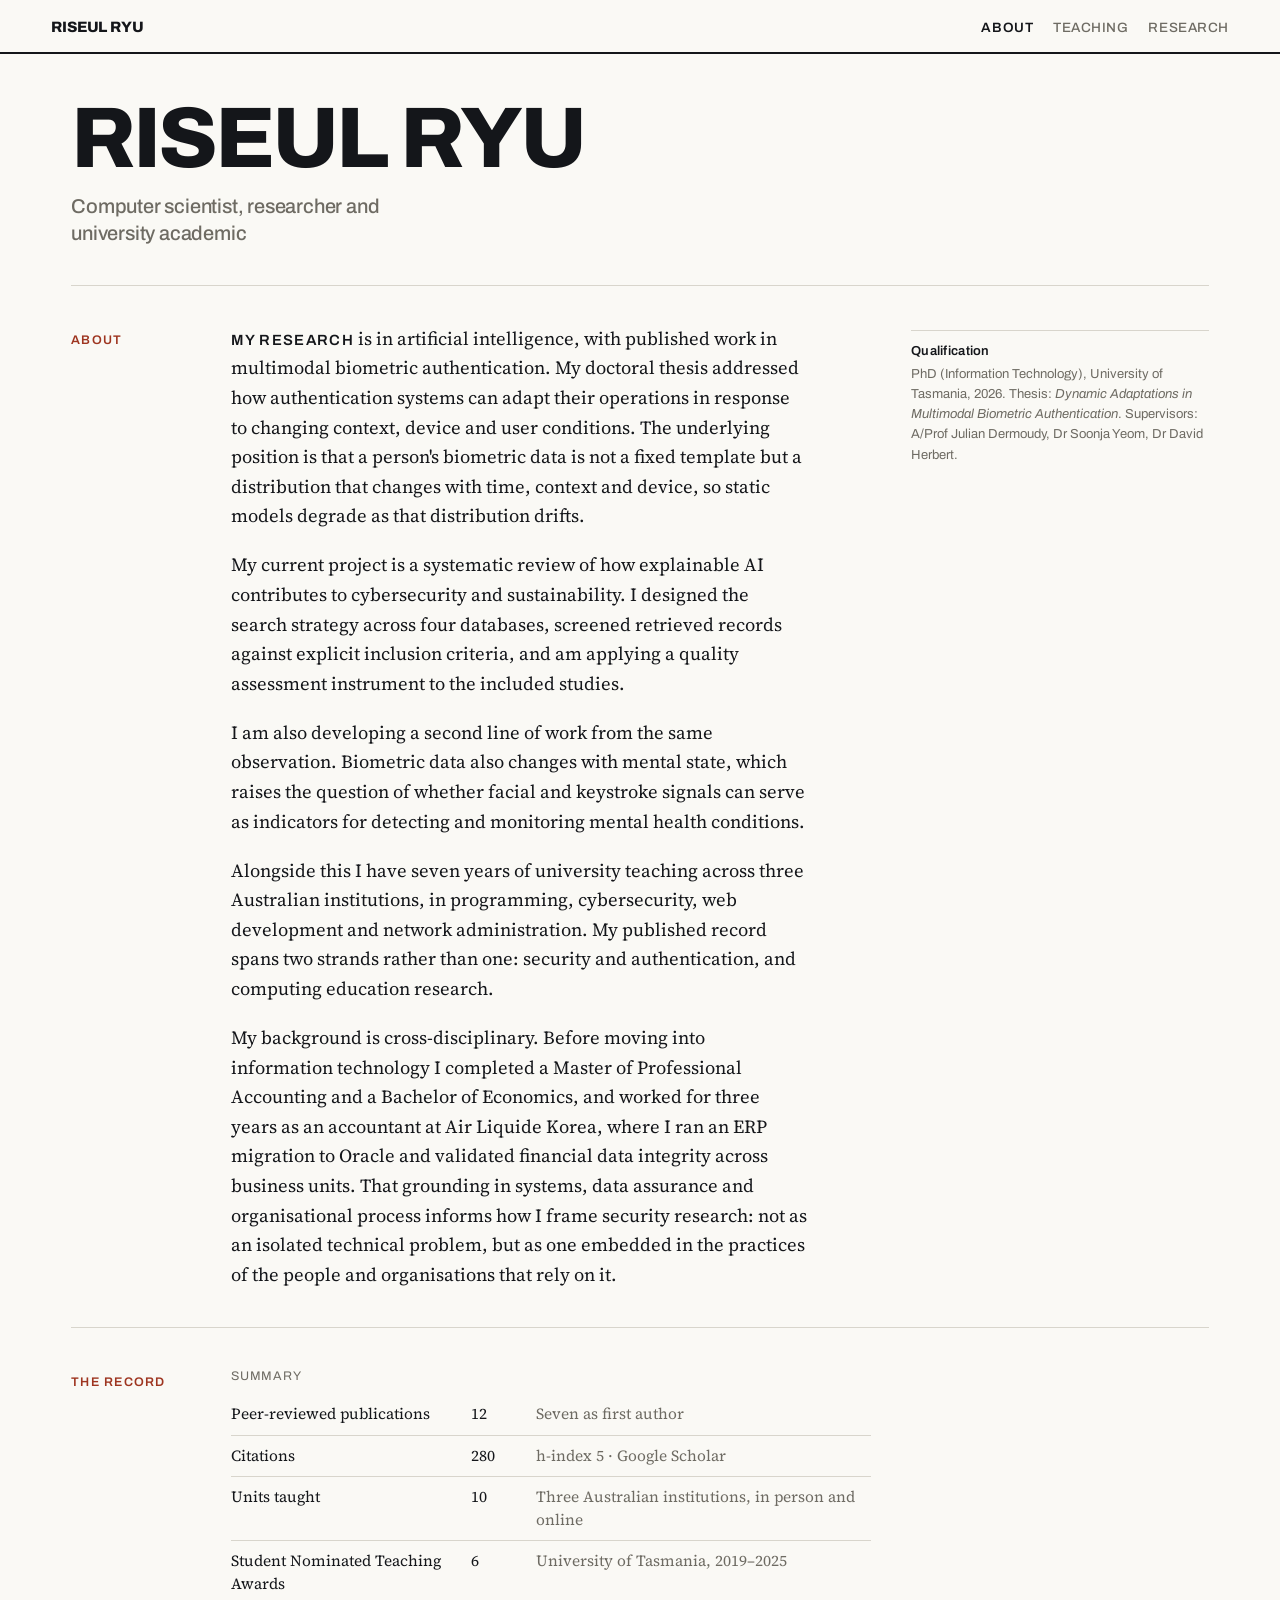
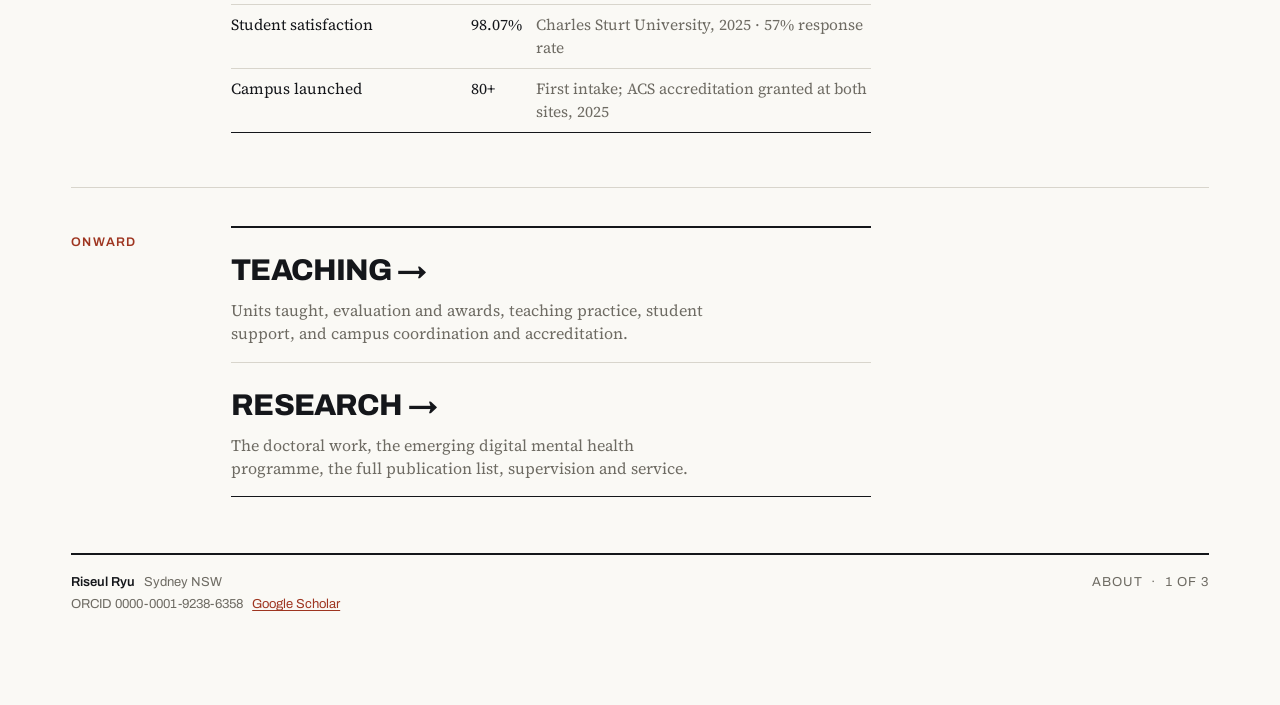
==== index.html @ a13fef35 "Add files via upload" ====
<!DOCTYPE html>
<html lang="en-AU">
<head>
<meta charset="utf-8">
<meta name="viewport" content="width=device-width, initial-scale=1">
<title>Riseul Ryu</title>
<meta name="description" content="Riseul Ryu — computer scientist, researcher and university academic">
<link rel="stylesheet" href="style.css">
</head>
<body>

<div class="masthead">
  <div class="in">
    <span class="who">Riseul Ryu</span>
    <nav><span class="here">About</span><a href="teaching.html">Teaching</a><a href="research.html">Research</a></nav>
  </div>
</div>

<div class="sheet">
  <h1>Riseul Ryu</h1>
  <p class="standfirst">Computer scientist, researcher and university academic</p>

  <div class="band">
    <div class="row">
      <div class="marginal">About</div>
      <div class="text">
      <p><span class="lead">My research</span> is in artificial intelligence, with published work in multimodal biometric authentication. My doctoral thesis addressed how authentication systems can adapt their operations in response to changing context, device and user conditions. The underlying position is that a person's biometric data is not a fixed template but a distribution that changes with time, context and device, so static models degrade as that distribution drifts.</p>
      <p>My current project is a systematic review of how explainable AI contributes to cybersecurity and sustainability. I designed the search strategy across four databases, screened retrieved records against explicit inclusion criteria, and am applying a quality assessment instrument to the included studies.</p>
      <p>I am also developing a second line of work from the same observation. Biometric data also changes with mental state, which raises the question of whether facial and keystroke signals can serve as indicators for detecting and monitoring mental health conditions.</p>
      <p>Alongside this I have seven years of university teaching across three Australian institutions, in programming, cybersecurity, web development and network administration. My published record spans two strands rather than one: security and authentication, and computing education research.</p>
      <p>My background is cross-disciplinary. Before moving into information technology I completed a Master of Professional Accounting and a Bachelor of Economics, and worked for three years as an accountant at Air Liquide Korea, where I ran an ERP migration to Oracle and validated financial data integrity across business units. That grounding in systems, data assurance and organisational process informs how I frame security research: not as an isolated technical problem, but as one embedded in the practices of the people and organisations that rely on it.</p>
      </div>
      <div class="aside-col"><div class="note"><b>Qualification</b>PhD (Information Technology), University of Tasmania, 2026. Thesis: <em>Dynamic Adaptations in Multimodal Biometric Authentication</em>. Supervisors: A/Prof Julian Dermoudy, Dr Soonja Yeom, Dr David Herbert.</div></div>
    </div>
  </div>

  <div class="band">
    <div class="row">
      <div class="marginal">The record</div>
      <div class="text">
        <table>
          <caption>Summary</caption>
          <tbody>
            <tr><td>Peer-reviewed publications</td><td class="num">12</td><td class="q">Seven as first author</td></tr>
            <tr><td>Citations</td><td class="num">280</td><td class="q">h-index 5 &middot; Google Scholar</td></tr>
            <tr><td>Units taught</td><td class="num">10</td><td class="q">Three Australian institutions, in person and online</td></tr>
            <tr><td>Student Nominated Teaching Awards</td><td class="num">6</td><td class="q">University of Tasmania, 2019&ndash;2025</td></tr>
            <tr><td>Student satisfaction</td><td class="num">98.07%</td><td class="q">Charles Sturt University, 2025 &middot; 57% response rate</td></tr>
            <tr><td>Campus launched</td><td class="num">80+</td><td class="q">First intake; ACS accreditation granted at both sites, 2025</td></tr>
          </tbody>
        </table>
        </div>
      <div class="aside-col"></div>
    </div>
  </div>

  <div class="band">
    <div class="row">
      <div class="marginal">Onward</div>
      <div class="text">
<div class="onward">
  <a href="teaching.html"><span class="t">Teaching &rarr;</span><span class="d">Units taught, evaluation and awards, teaching practice, student support, and campus coordination and accreditation.</span></a>
  <a href="research.html"><span class="t">Research &rarr;</span><span class="d">The doctoral work, the emerging digital mental health programme, the full publication list, supervision and service.</span></a>
</div>
</div>
      <div class="aside-col"></div>
    </div>
  </div>

  <div class="colophon">
    <div><b>Riseul Ryu</b>  &nbsp; Sydney NSW<br>
    ORCID 0000-0001-9238-6358 &nbsp; <a href="https://scholar.google.com/citations?user=TtP6d3QAAAAJ">Google Scholar</a> &nbsp;</div>
    <div class="folio">About &nbsp;&middot;&nbsp; 1 of 3</div>
  </div>

</div>
</body>
</html>
---- style.css ----
/* Riseul Ryu — shared styles
   A print grid, not a web template. Flush left, asymmetric, one accent.
   Nothing animates. No JavaScript anywhere on this site.

   TO CHANGE THE TYPEFACE: edit the @import and the two --font lines.
   See fonts.html for options and copy-paste snippets. */

@import url('https://fonts.googleapis.com/css2?family=Archivo:wght@400;500;600;800&family=Source+Serif+4:ital,opsz,wght@0,8..60,300;0,8..60,400;0,8..60,600;1,8..60,400&display=swap');

:root{
  --font:      'Source Serif 4', Georgia, 'Times New Roman', serif;
  --font-head: 'Archivo', Helvetica, Arial, sans-serif;
  --size:      18.5px;

  --paper:  #FAF9F5;
  --ink:    #14161A;
  --muted:  #6E6B63;
  --rule:   #D8D5CC;
  --accent: #9E3520;   /* printer's red. Rules, figure numbers, links. Never body text. */

  --gut:    clamp(20px,4vw,54px);
}

*{box-sizing:border-box}

body{
  margin:0;background:var(--paper);color:var(--ink);
  font-family:var(--font);font-size:var(--size);line-height:1.6;
  -webkit-font-smoothing:antialiased;
}

a{color:var(--accent);text-decoration:underline;text-underline-offset:2px;text-decoration-thickness:.5px}
a:hover{text-decoration-thickness:1.5px}
:focus-visible{outline:2px solid var(--accent);outline-offset:2px}

/* ============ masthead: a running head, like a journal ============ */
.masthead{border-bottom:2px solid var(--ink);padding:0 var(--gut)}
.masthead .in{
  max-width:1240px;margin:0 auto;
  display:flex;justify-content:space-between;align-items:baseline;
  gap:20px;padding:15px 0 13px;flex-wrap:wrap;
}
.masthead .who{
  font-family:var(--font-head);font-weight:800;font-size:15px;
  letter-spacing:-.01em;text-transform:uppercase;
}
.masthead nav{font-family:var(--font-head);font-size:13.5px;letter-spacing:.04em;text-transform:uppercase}
.masthead nav a{margin-left:20px;color:var(--muted);text-decoration:none;font-weight:500}
.masthead nav a:first-child{margin-left:0}
.masthead nav a:hover{color:var(--accent)}
.masthead nav .here{margin-left:20px;color:var(--ink);font-weight:600}
.masthead nav .here:first-child{margin-left:0}
@media(max-width:560px){.masthead nav a,.masthead nav .here{margin-left:14px}}

/* ============ the grid ============
   Wide screens: a narrow margin column carries section numbers and notes,
   the text column sits at a fixed reading measure, asymmetric on purpose. */
.sheet{max-width:1240px;margin:0 auto;padding:0 var(--gut) 90px}

.band{border-top:1px solid var(--rule);padding:38px 0 0;margin-top:38px}
.band.first{border-top:0;margin-top:0}

.row{display:grid;grid-template-columns:1fr;gap:0}
@media(min-width:1000px){
  .row{grid-template-columns:120px minmax(0,640px) minmax(0,1fr);gap:0 40px;align-items:start}
  .row > .marginal{grid-column:1}
  .row > .text{grid-column:2}
  .row > .aside-col{grid-column:3}
}

.marginal{
  font-family:var(--font-head);font-size:12.5px;font-weight:600;
  letter-spacing:.1em;text-transform:uppercase;color:var(--accent);
  padding-top:6px;margin-bottom:10px;
}
.marginal .of{color:var(--muted);font-weight:400}

.text > *:first-child{margin-top:0}
.aside-col{padding-top:6px}

/* ============ type ============ */
h1{
  font-family:var(--font-head);font-weight:800;
  font-size:clamp(40px,8vw,86px);line-height:.94;letter-spacing:-.035em;
  margin:44px 0 0;text-transform:uppercase;
}
.standfirst{
  font-family:var(--font-head);font-weight:500;
  font-size:clamp(16px,2.2vw,20px);line-height:1.35;letter-spacing:-.01em;
  color:var(--muted);margin:14px 0 0;max-width:34ch;
}

h2{
  font-family:var(--font-head);font-weight:600;
  font-size:clamp(21px,2.6vw,27px);line-height:1.18;letter-spacing:-.02em;
  margin:0 0 16px;
}
h3{
  font-family:var(--font-head);font-weight:600;font-size:16px;
  letter-spacing:.005em;margin:30px 0 8px;
}

p{margin:0 0 1.05em}
p:last-child{margin-bottom:0}
.text p{max-width:64ch}

.lead{font-family:var(--font-head);font-weight:600;font-size:.8em;letter-spacing:.09em;text-transform:uppercase}

/* ============ figure ============ */
figure{margin:0}
.fig{border-top:2px solid var(--ink);border-bottom:1px solid var(--rule);padding:22px 0 12px}
.fig svg{display:block;width:100%;height:auto}
figcaption{
  font-family:var(--font-head);font-size:12.5px;line-height:1.5;color:var(--muted);
  margin-top:12px;max-width:70ch;
}
figcaption b{color:var(--accent);font-weight:600;letter-spacing:.06em;text-transform:uppercase}

/* ============ pull quote ============ */
.pull{
  font-family:var(--font-head);font-weight:600;
  font-size:clamp(19px,2.4vw,25px);line-height:1.25;letter-spacing:-.02em;
  border-top:2px solid var(--accent);padding:16px 0 0;margin:32px 0;max-width:26ch;
}

/* ============ sidenote ============ */
.note{
  font-family:var(--font-head);font-size:13px;line-height:1.55;color:var(--muted);
  border-top:1px solid var(--rule);padding:10px 0 0;margin:0 0 26px;
}
.note b{display:block;color:var(--ink);font-weight:600;margin-bottom:3px;letter-spacing:.02em}
@media(max-width:999px){
  .aside-col{margin-top:26px}
  .note{max-width:52ch}
}

/* ============ tables ============ */
table{border-collapse:collapse;width:100%;margin:0 0 1.05em;font-size:15.5px}
caption{
  text-align:left;font-family:var(--font-head);font-size:12.5px;color:var(--muted);
  letter-spacing:.06em;text-transform:uppercase;padding-bottom:8px;
}
th{
  text-align:left;font-family:var(--font-head);font-weight:600;font-size:11.5px;
  letter-spacing:.09em;text-transform:uppercase;color:var(--muted);
  border-bottom:1px solid var(--ink);padding:0 14px 6px 0;vertical-align:bottom;
}
td{
  border-bottom:1px solid var(--rule);padding:9px 14px 9px 0;vertical-align:top;
  line-height:1.45;
}
th:last-child,td:last-child{padding-right:0}
td.num{font-variant-numeric:tabular-nums;white-space:nowrap}
td.q{color:var(--muted)}
tr:last-child td{border-bottom:1px solid var(--ink)}

/* ============ staging band ============ */
.stage{display:grid;grid-template-columns:1fr 1fr;gap:0;margin:6px 0 1.05em;border-top:2px solid var(--ink)}
.stage > div{border-right:1px solid var(--rule);padding:14px 20px 16px 0}
.stage > div:last-child{border-right:0;padding-left:20px}
.stage .yr{
  font-family:var(--font-head);font-weight:800;font-size:13px;letter-spacing:.08em;
  text-transform:uppercase;color:var(--accent);margin:0 0 6px;
}
.stage p{font-size:16px;line-height:1.5;margin:0}
@media(max-width:620px){
  .stage{grid-template-columns:1fr}
  .stage > div{border-right:0;border-bottom:1px solid var(--rule);padding:14px 0 16px}
  .stage > div:last-child{border-bottom:0;padding-left:0}
}

/* ============ lists ============ */
ul.run{padding-left:1.05em;margin:0 0 1.05em;max-width:64ch}
ul.run li{margin-bottom:.5em;padding-left:.15em}
ul.run li::marker{color:var(--accent)}
ol.aims{padding-left:1.3em;margin:0 0 1.05em;max-width:64ch}
ol.aims li{margin-bottom:.7em;padding-left:.3em}
ol.aims li::marker{font-family:var(--font-head);font-weight:600;font-size:.85em;color:var(--accent)}

/* ============ publication index ============ */
.pubs{width:100%;border-collapse:collapse;font-size:16px;margin:0 0 1.05em}
.pubs td{border-bottom:1px solid var(--rule);padding:11px 12px 11px 0;vertical-align:top}
.pubs td.n{
  width:2.6em;font-family:var(--font-head);font-size:12.5px;font-weight:600;
  color:var(--accent);padding-top:15px;font-variant-numeric:tabular-nums;
}
.pubs .src{display:block;color:var(--muted);font-size:14.5px;line-height:1.5;margin-top:3px}
.pubs .src em{font-style:italic}
.pubs tr:last-child td{border-bottom:1px solid var(--ink)}

/* ============ references ============ */
.refs{font-size:14.5px;line-height:1.5;color:var(--muted);max-width:66ch}
.refs ol{padding:0;margin:0;list-style:none}
.refs li{margin:0 0 10px;padding-left:1.5em;text-indent:-1.5em}

/* ============ onward ============ */
.onward{border-top:2px solid var(--ink);margin-top:14px}
.onward a{
  display:block;border-bottom:1px solid var(--rule);padding:18px 0 16px;
  text-decoration:none;color:var(--ink);
}
.onward a:last-child{border-bottom:1px solid var(--ink)}
.onward .t{
  font-family:var(--font-head);font-weight:800;font-size:clamp(22px,3vw,30px);
  letter-spacing:-.028em;text-transform:uppercase;display:block;
}
.onward .d{display:block;color:var(--muted);font-size:16px;line-height:1.45;margin-top:5px;max-width:60ch;font-family:var(--font)}
.onward a:hover .t{color:var(--accent)}

/* ============ colophon ============ */
.colophon{
  border-top:2px solid var(--ink);margin-top:56px;padding-top:16px;
  display:flex;justify-content:space-between;gap:22px;flex-wrap:wrap;
  font-family:var(--font-head);font-size:13px;line-height:1.7;color:var(--muted);
}
.colophon b{color:var(--ink);font-weight:600}
.colophon .folio{font-variant-numeric:tabular-nums;letter-spacing:.08em;text-transform:uppercase}

@media(max-width:560px){
  :root{--size:17.5px}
}

@media print{
  :root{--paper:#fff;--accent:#000}
  body{font-size:10pt;line-height:1.42}
  .masthead nav,.onward{display:none}
  .sheet{max-width:100%;padding:0}
  .row{display:block}
  .marginal{margin-bottom:4px}
  .aside-col{margin-top:14px}
  h2,h3,caption{page-break-after:avoid}
  tr,figure,.stage,.pull{page-break-inside:avoid}
  a{color:#000;text-decoration:none}
}
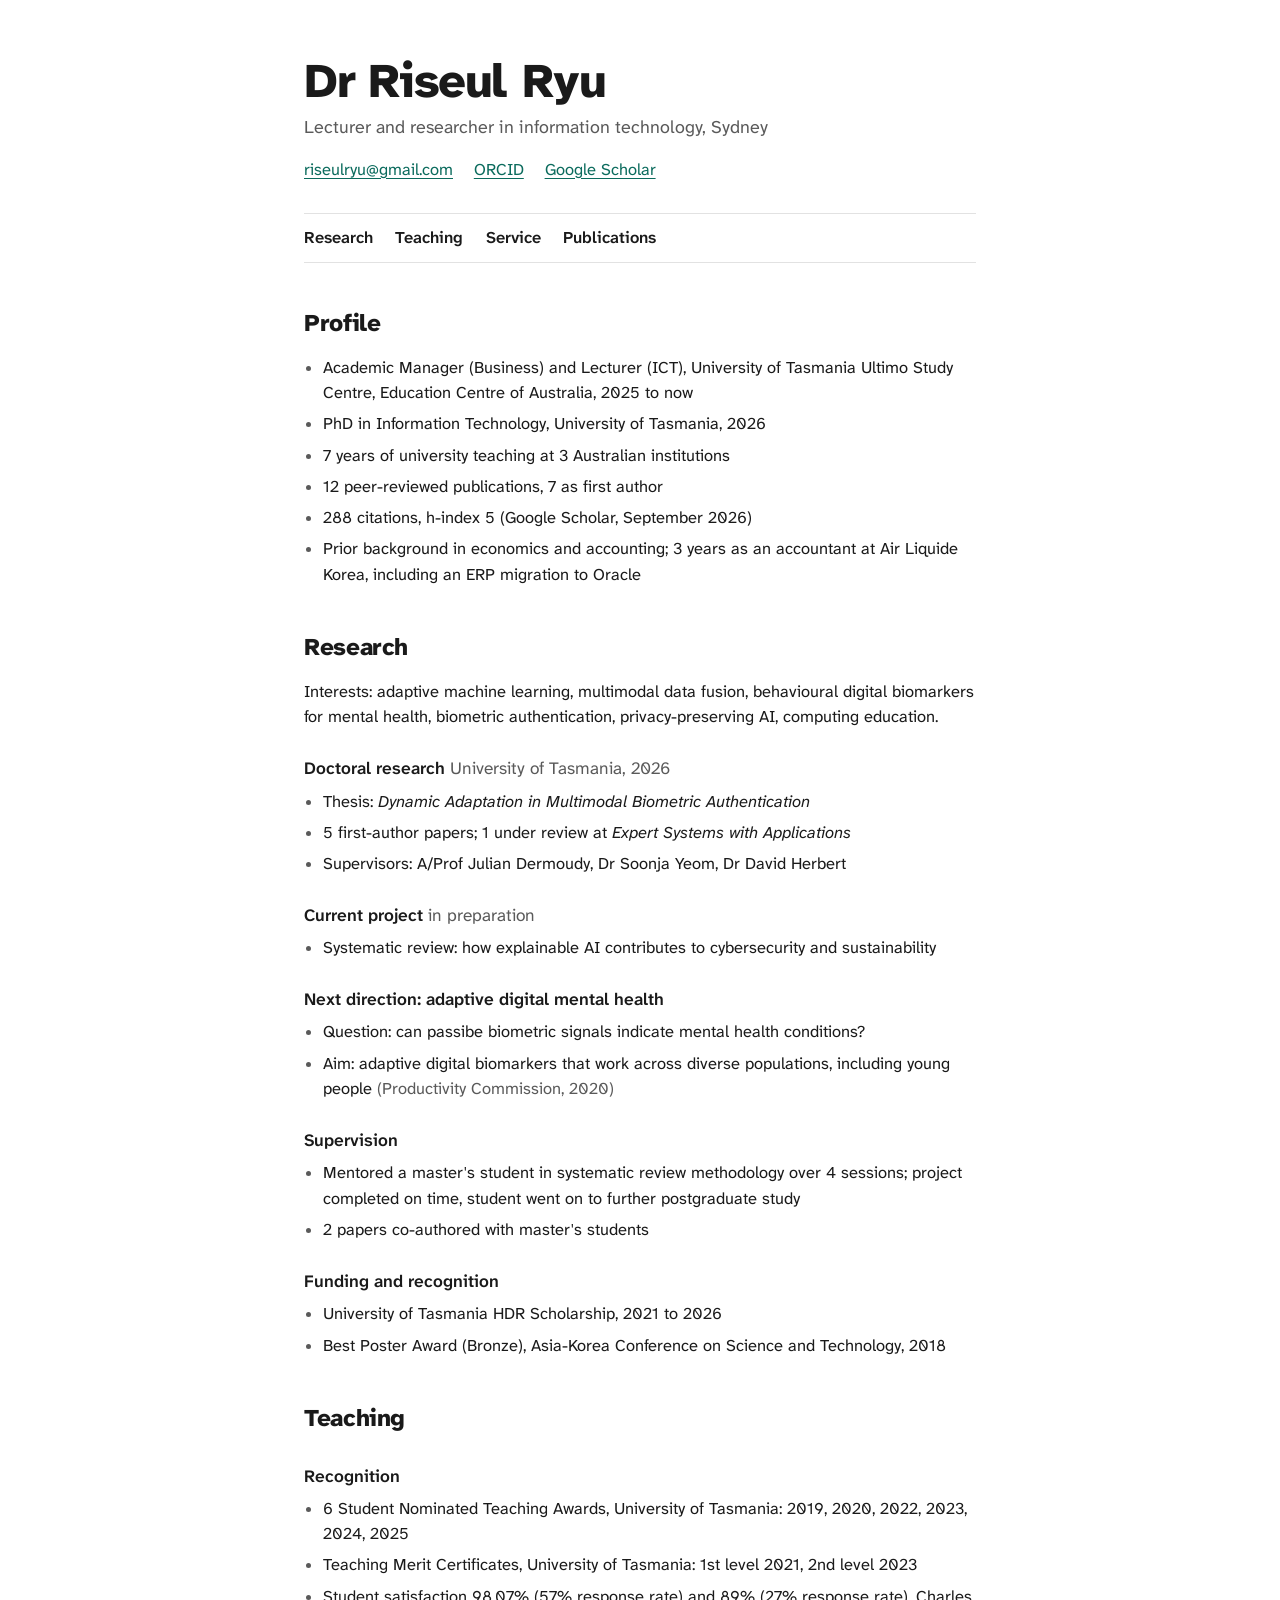
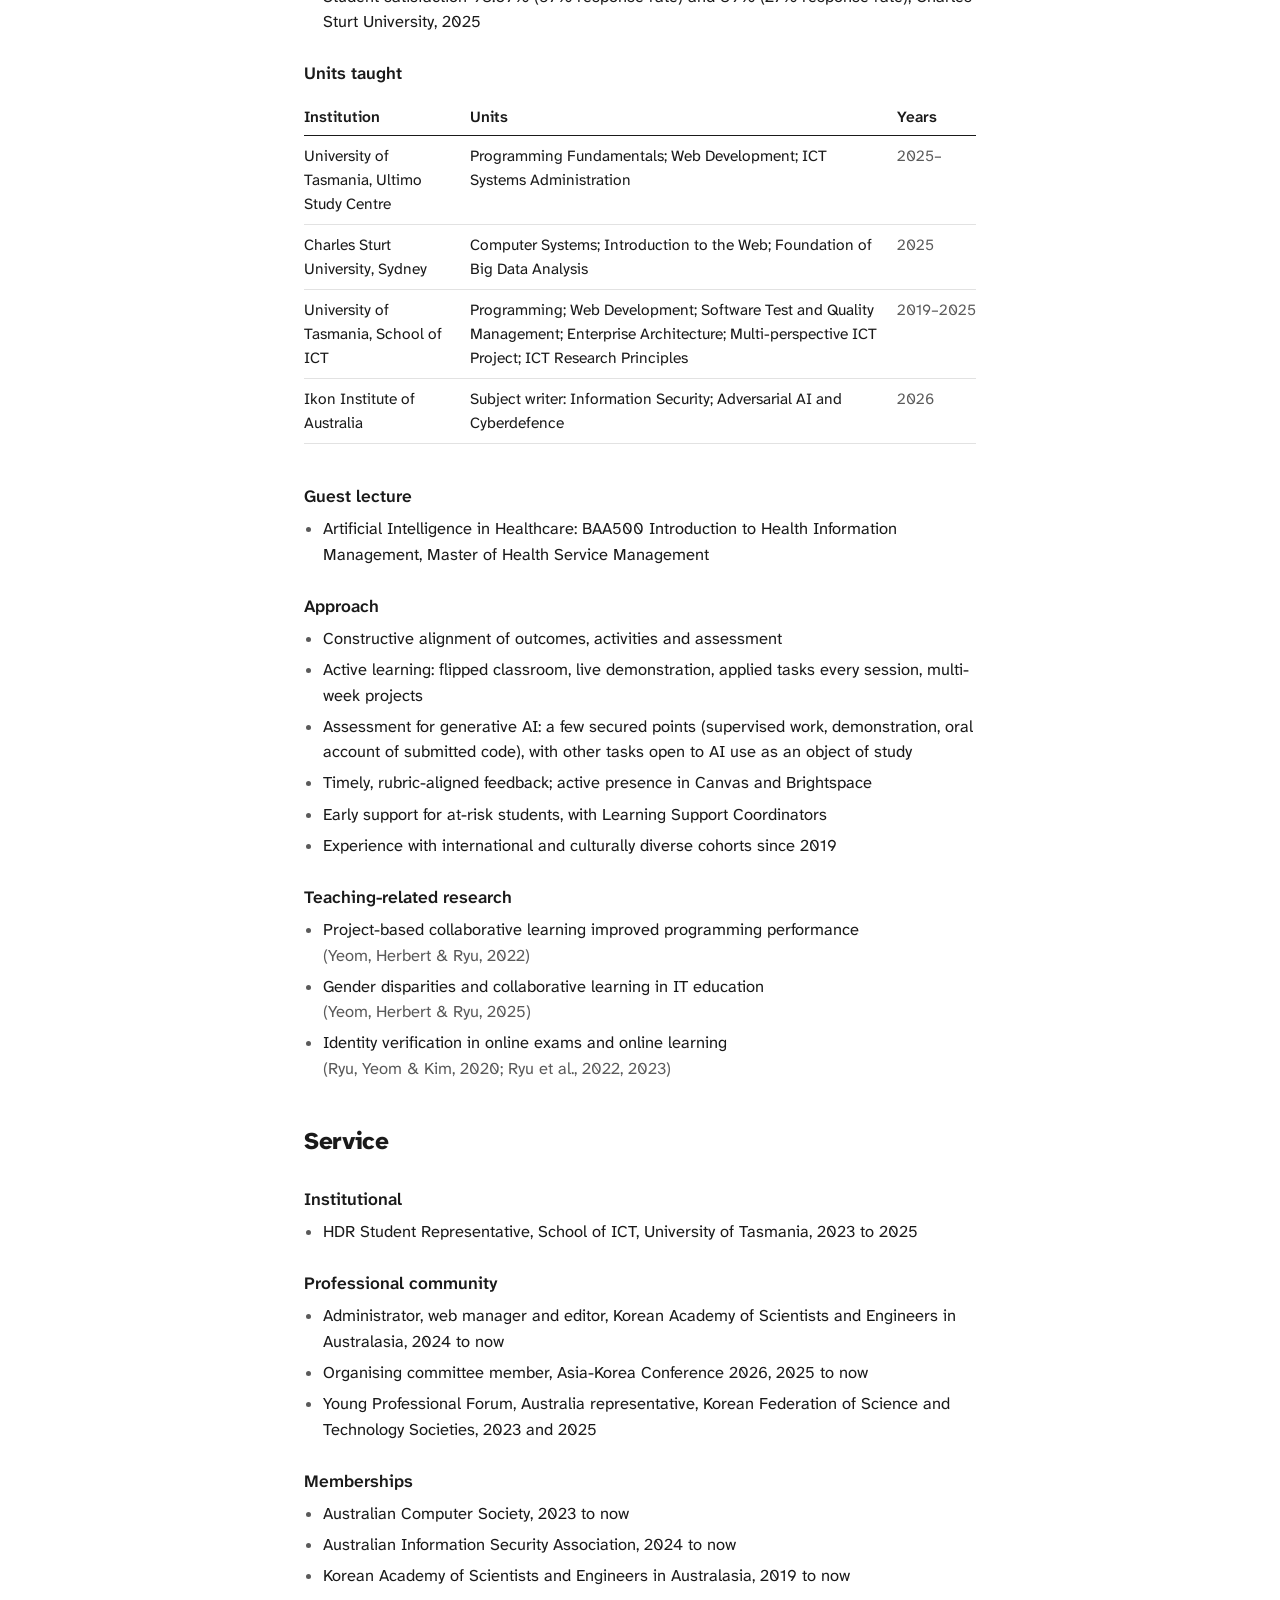
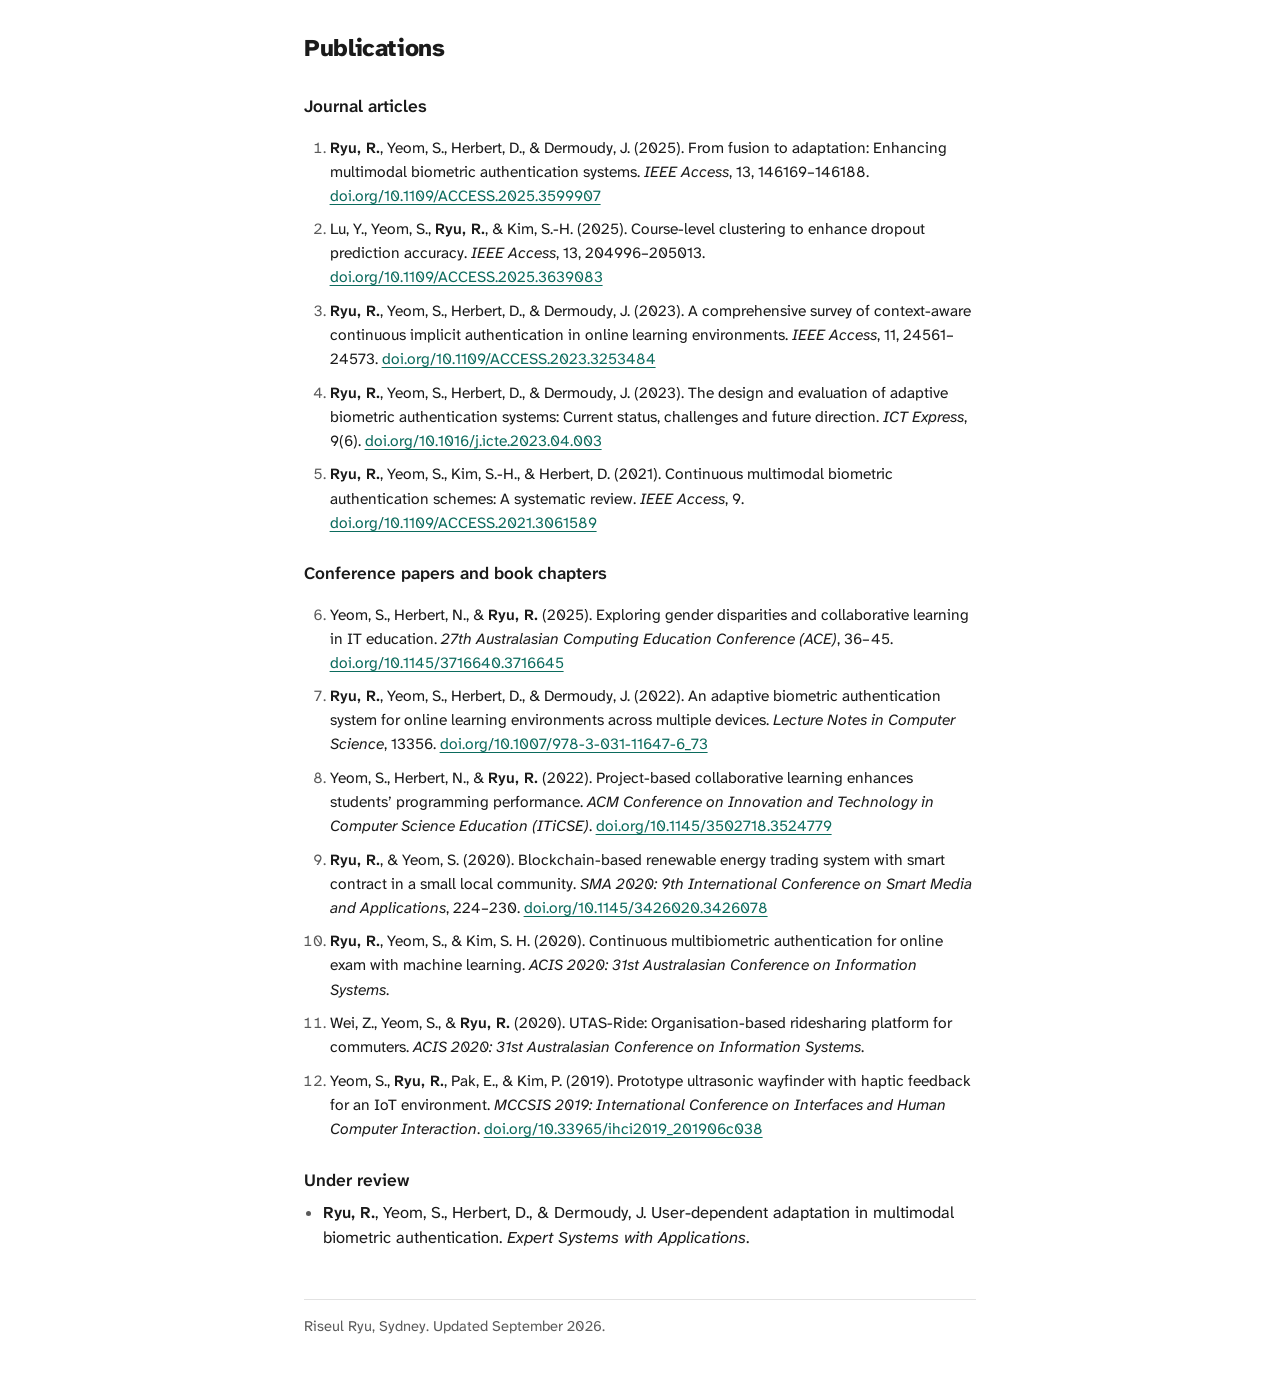
==== commit 68c64b07: "updated" ====
--- a/index.html
+++ b/index.html
@@ -3,75 +3,191 @@
 <head>
 <meta charset="utf-8">
 <meta name="viewport" content="width=device-width, initial-scale=1">
-<title>Riseul Ryu</title>
-<meta name="description" content="Riseul Ryu — computer scientist, researcher and university academic">
+<title>Dr Riseul Ryu, research, teaching and service</title>
+<meta name="description" content="Dr Riseul Ryu, lecturer and researcher in information technology, Sydney. Research, teaching and service profile.">
+<link rel="canonical" href="https://riseulryu.github.io/">
+<meta property="og:type" content="profile">
+<meta property="og:title" content="Dr Riseul Ryu">
+<meta property="og:description" content="Lecturer and researcher in information technology. Adaptive machine learning, biometric authentication and computing education.">
+<meta property="og:url" content="https://riseulryu.github.io/">
 <link rel="stylesheet" href="style.css">
+<script type="application/ld+json">
+{"@context":"https://schema.org","@type":"Person","name":"Riseul Ryu","honorificPrefix":"Dr",
+"jobTitle":"Academic Manager and Lecturer","email":"mailto:riseulryu@gmail.com","url":"https://riseulryu.github.io/",
+"alumniOf":{"@type":"CollegeOrUniversity","name":"University of Tasmania"},
+"sameAs":["https://orcid.org/0000-0001-9238-6358","https://scholar.google.com/citations?user=TtP6d3QAAAAJ"]}
+</script>
 </head>
 <body>
+<div class="page">
 
-<div class="masthead">
-  <div class="in">
-    <span class="who">Riseul Ryu</span>
-    <nav><span class="here">About</span><a href="teaching.html">Teaching</a><a href="research.html">Research</a></nav>
-  </div>
-</div>
+<header>
+  <h1>Dr Riseul Ryu</h1>
+  <p class="role">Lecturer and researcher in information technology, Sydney</p>
+  <ul class="links">
+    <li><a href="mailto:riseulryu@gmail.com">riseulryu@gmail.com</a></li>
+    <li><a href="https://orcid.org/0000-0001-9238-6358">ORCID</a></li>
+    <li><a href="https://scholar.google.com/citations?user=TtP6d3QAAAAJ">Google Scholar</a></li>
+  </ul>
+  <nav aria-label="Sections">
+    <a href="#research">Research</a>
+    <a href="#teaching">Teaching</a>
+    <a href="#service">Service</a>
+    <a href="#publications">Publications</a>
+  </nav>
+</header>
 
-<div class="sheet">
-  <h1>Riseul Ryu</h1>
-  <p class="standfirst">Computer scientist, researcher and university academic</p>
+<main>
 
-  <div class="band">
-    <div class="row">
-      <div class="marginal">About</div>
-      <div class="text">
-      <p><span class="lead">My research</span> is in artificial intelligence, with published work in multimodal biometric authentication. My doctoral thesis addressed how authentication systems can adapt their operations in response to changing context, device and user conditions. The underlying position is that a person's biometric data is not a fixed template but a distribution that changes with time, context and device, so static models degrade as that distribution drifts.</p>
-      <p>My current project is a systematic review of how explainable AI contributes to cybersecurity and sustainability. I designed the search strategy across four databases, screened retrieved records against explicit inclusion criteria, and am applying a quality assessment instrument to the included studies.</p>
-      <p>I am also developing a second line of work from the same observation. Biometric data also changes with mental state, which raises the question of whether facial and keystroke signals can serve as indicators for detecting and monitoring mental health conditions.</p>
-      <p>Alongside this I have seven years of university teaching across three Australian institutions, in programming, cybersecurity, web development and network administration. My published record spans two strands rather than one: security and authentication, and computing education research.</p>
-      <p>My background is cross-disciplinary. Before moving into information technology I completed a Master of Professional Accounting and a Bachelor of Economics, and worked for three years as an accountant at Air Liquide Korea, where I ran an ERP migration to Oracle and validated financial data integrity across business units. That grounding in systems, data assurance and organisational process informs how I frame security research: not as an isolated technical problem, but as one embedded in the practices of the people and organisations that rely on it.</p>
-      </div>
-      <div class="aside-col"><div class="note"><b>Qualification</b>PhD (Information Technology), University of Tasmania, 2026. Thesis: <em>Dynamic Adaptations in Multimodal Biometric Authentication</em>. Supervisors: A/Prof Julian Dermoudy, Dr Soonja Yeom, Dr David Herbert.</div></div>
-    </div>
-  </div>
+<section id="profile" aria-labelledby="profile-h">
+  <h2 id="profile-h">Profile</h2>
+  <ul>
+    <li>Academic Manager (Business) and Lecturer (ICT), University of Tasmania Ultimo Study Centre, Education Centre of Australia, 2025 to now</li>
+    <li>PhD in Information Technology, University of Tasmania, 2026</li>
+    <li>7 years of university teaching at 3 Australian institutions</li>
+    <li>12 peer-reviewed publications, 7 as first author</li>
+    <li>288 citations, h-index 5 (Google Scholar, September 2026)</li>
+    <li>Prior background in economics and accounting; 3 years as an accountant at Air Liquide Korea, including an ERP migration to Oracle</li>
+  </ul>
+</section>
 
-  <div class="band">
-    <div class="row">
-      <div class="marginal">The record</div>
-      <div class="text">
-        <table>
-          <caption>Summary</caption>
-          <tbody>
-            <tr><td>Peer-reviewed publications</td><td class="num">12</td><td class="q">Seven as first author</td></tr>
-            <tr><td>Citations</td><td class="num">280</td><td class="q">h-index 5 &middot; Google Scholar</td></tr>
-            <tr><td>Units taught</td><td class="num">10</td><td class="q">Three Australian institutions, in person and online</td></tr>
-            <tr><td>Student Nominated Teaching Awards</td><td class="num">6</td><td class="q">University of Tasmania, 2019&ndash;2025</td></tr>
-            <tr><td>Student satisfaction</td><td class="num">98.07%</td><td class="q">Charles Sturt University, 2025 &middot; 57% response rate</td></tr>
-            <tr><td>Campus launched</td><td class="num">80+</td><td class="q">First intake; ACS accreditation granted at both sites, 2025</td></tr>
-          </tbody>
-        </table>
-        </div>
-      <div class="aside-col"></div>
-    </div>
-  </div>
+<section id="research" aria-labelledby="research-h">
+  <h2 id="research-h">Research</h2>
+  <p>Interests: adaptive machine learning, multimodal data fusion, behavioural digital biomarkers for mental health, biometric authentication, privacy-preserving AI, computing education.</p>
 
-  <div class="band">
-    <div class="row">
-      <div class="marginal">Onward</div>
-      <div class="text">
-<div class="onward">
-  <a href="teaching.html"><span class="t">Teaching &rarr;</span><span class="d">Units taught, evaluation and awards, teaching practice, student support, and campus coordination and accreditation.</span></a>
-  <a href="research.html"><span class="t">Research &rarr;</span><span class="d">The doctoral work, the emerging digital mental health programme, the full publication list, supervision and service.</span></a>
-</div>
-</div>
-      <div class="aside-col"></div>
-    </div>
-  </div>
+  <h3>Doctoral research <span class="sub">University of Tasmania, 2026</span></h3>
+  <ul>
+    <li>Thesis: <em>Dynamic Adaptation in Multimodal Biometric Authentication</em></li>
+    <li>5 first-author papers; 1 under review at <em>Expert Systems with Applications</em></li>
+    <li>Supervisors: A/Prof Julian Dermoudy, Dr Soonja Yeom, Dr David Herbert</li>
+  </ul>
 
-  <div class="colophon">
-    <div><b>Riseul Ryu</b>  &nbsp; Sydney NSW<br>
-    ORCID 0000-0001-9238-6358 &nbsp; <a href="https://scholar.google.com/citations?user=TtP6d3QAAAAJ">Google Scholar</a> &nbsp;</div>
-    <div class="folio">About &nbsp;&middot;&nbsp; 1 of 3</div>
-  </div>
+  <h3>Current project <span class="sub">in preparation</span></h3>
+  <ul>
+    <li>Systematic review: how explainable AI contributes to cybersecurity and sustainability</li>
+  </ul>
+
+  <h3>Next direction: adaptive digital mental health</h3>
+  <ul>
+    <li>Question: can passibe biometric signals indicate mental health conditions?</li>
+    <li>Aim: adaptive digital biomarkers that work across diverse populations, including young people <span class="cite">(Productivity Commission, 2020)</span></li>
+  </ul>
+
+  <h3>Supervision</h3>
+  <ul>
+    <li>Mentored a master's student in systematic review methodology over 4 sessions; project completed on time, student went on to further postgraduate study</li>
+    <li>2 papers co-authored with master's students</li>
+  </ul>
+
+  <h3>Funding and recognition</h3>
+  <ul>
+    <li>University of Tasmania HDR Scholarship, 2021 to 2026</li>
+    <li>Best Poster Award (Bronze), Asia-Korea Conference on Science and Technology, 2018</li>
+  </ul>
+</section>
+
+<section id="teaching" aria-labelledby="teaching-h">
+  <h2 id="teaching-h">Teaching</h2>
+
+  <h3>Recognition</h3>
+  <ul>
+    <li>6 Student Nominated Teaching Awards, University of Tasmania: 2019, 2020, 2022, 2023, 2024, 2025</li>
+    <li>Teaching Merit Certificates, University of Tasmania: 1st level 2021, 2nd level 2023</li>
+    <li>Student satisfaction 98.07% (57% response rate) and 89% (27% response rate), Charles Sturt University, 2025</li>
+  </ul>
+
+  <h3>Units taught</h3>
+  <div class="scroll"><table>
+    <thead><tr><th>Institution</th><th>Units</th><th>Years</th></tr></thead>
+    <tbody>
+      <tr><td>University of Tasmania, Ultimo Study Centre</td><td>Programming Fundamentals; Web Development; ICT Systems Administration</td><td class="y">2025&ndash;</td></tr>
+      <tr><td>Charles Sturt University, Sydney</td><td>Computer Systems; Introduction to the Web; Foundation of Big Data Analysis</td><td class="y">2025</td></tr>
+      <tr><td>University of Tasmania, School of ICT</td><td>Programming; Web Development; Software Test and Quality Management; Enterprise Architecture; Multi-perspective ICT Project; ICT Research Principles</td><td class="y">2019&ndash;2025</td></tr>
+      <tr><td>Ikon Institute of Australia</td><td>Subject writer: Information Security; Adversarial AI and Cyberdefence</td><td class="y">2026</td></tr>
+    </tbody>
+  </table></div>
+
+  <h3>Guest lecture</h3>
+  <ul>
+    <li>Artificial Intelligence in Healthcare: BAA500 Introduction to Health Information Management, Master of Health Service Management</li>
+  </ul>
+
+  <h3>Approach</h3>
+  <ul>
+    <li>Constructive alignment of outcomes, activities and assessment</li>
+    <li>Active learning: flipped classroom, live demonstration, applied tasks every session, multi-week projects </li>
+    <li>Assessment for generative AI: a few secured points (supervised work, demonstration, oral account of submitted code), with other tasks open to AI use as an object of study </li>
+    <li>Timely, rubric-aligned feedback; active presence in Canvas and Brightspace</li>
+    <li>Early support for at-risk students, with Learning Support Coordinators</li>
+    <li>Experience with international and culturally diverse cohorts since 2019</li>
+  </ul>
+
+  <h3>Teaching-related research</h3>
+  <ul>
+    <li>Project-based collaborative learning improved programming performance <span class="cite">(Yeom, Herbert &amp; Ryu, 2022)</span></li>
+    <li>Gender disparities and collaborative learning in IT education <span class="cite">(Yeom, Herbert &amp; Ryu, 2025)</span></li>
+    <li>Identity verification in online exams and online learning <span class="cite">(Ryu, Yeom &amp; Kim, 2020; Ryu et al., 2022, 2023)</span></li>
+  </ul>
+</section>
+
+<section id="service" aria-labelledby="service-h">
+  <h2 id="service-h">Service</h2>
+
+  <h3>Institutional</h3>
+  <ul>
+    <li>HDR Student Representative, School of ICT, University of Tasmania, 2023 to 2025</li>
+  </ul>
+
+  <h3>Professional community</h3>
+  <ul>
+    <li>Administrator, web manager and editor, Korean Academy of Scientists and Engineers in Australasia, 2024 to now</li>
+    <li>Organising committee member, Asia-Korea Conference 2026, 2025 to now</li>
+    <li>Young Professional Forum, Australia representative, Korean Federation of Science and Technology Societies, 2023 and 2025</li>
+  </ul>
+
+  <h3>Memberships</h3>
+  <ul>
+    <li>Australian Computer Society, 2023 to now</li>
+    <li>Australian Information Security Association, 2024 to now</li>
+    <li>Korean Academy of Scientists and Engineers in Australasia, 2019 to now</li>
+  </ul>
+</section>
+
+<section id="publications" aria-labelledby="pubs-h">
+  <h2 id="pubs-h">Publications</h2>
+
+  <h3>Journal articles</h3>
+  <ol class="pubs">
+    <li><span class="me">Ryu, R.</span>, Yeom, S., Herbert, D., &amp; Dermoudy, J. (2025). From fusion to adaptation: Enhancing multimodal biometric authentication systems. <em>IEEE Access</em>, 13, 146169&ndash;146188. <a href="https://doi.org/10.1109/ACCESS.2025.3599907">doi.org/10.1109/ACCESS.2025.3599907</a></li>
+    <li>Lu, Y., Yeom, S., <span class="me">Ryu, R.</span>, &amp; Kim, S.-H. (2025). Course-level clustering to enhance dropout prediction accuracy. <em>IEEE Access</em>, 13, 204996&ndash;205013. <a href="https://doi.org/10.1109/ACCESS.2025.3639083">doi.org/10.1109/ACCESS.2025.3639083</a></li>
+    <li><span class="me">Ryu, R.</span>, Yeom, S., Herbert, D., &amp; Dermoudy, J. (2023). A comprehensive survey of context-aware continuous implicit authentication in online learning environments. <em>IEEE Access</em>, 11, 24561&ndash;24573. <a href="https://doi.org/10.1109/ACCESS.2023.3253484">doi.org/10.1109/ACCESS.2023.3253484</a></li>
+    <li><span class="me">Ryu, R.</span>, Yeom, S., Herbert, D., &amp; Dermoudy, J. (2023). The design and evaluation of adaptive biometric authentication systems: Current status, challenges and future direction. <em>ICT Express</em>, 9(6). <a href="https://doi.org/10.1016/j.icte.2023.04.003">doi.org/10.1016/j.icte.2023.04.003</a></li>
+    <li><span class="me">Ryu, R.</span>, Yeom, S., Kim, S.-H., &amp; Herbert, D. (2021). Continuous multimodal biometric authentication schemes: A systematic review. <em>IEEE Access</em>, 9. <a href="https://doi.org/10.1109/ACCESS.2021.3061589">doi.org/10.1109/ACCESS.2021.3061589</a></li>
+  </ol>
+
+  <h3>Conference papers and book chapters</h3>
+  <ol class="pubs" start="6">
+    <li>Yeom, S., Herbert, N., &amp; <span class="me">Ryu, R.</span> (2025). Exploring gender disparities and collaborative learning in IT education. <em>27th Australasian Computing Education Conference (ACE)</em>, 36&ndash;45. <a href="https://doi.org/10.1145/3716640.3716645">doi.org/10.1145/3716640.3716645</a></li>
+    <li><span class="me">Ryu, R.</span>, Yeom, S., Herbert, D., &amp; Dermoudy, J. (2022). An adaptive biometric authentication system for online learning environments across multiple devices. <em>Lecture Notes in Computer Science</em>, 13356. <a href="https://doi.org/10.1007/978-3-031-11647-6_73">doi.org/10.1007/978-3-031-11647-6_73</a></li>
+    <li>Yeom, S., Herbert, N., &amp; <span class="me">Ryu, R.</span> (2022). Project-based collaborative learning enhances students&rsquo; programming performance. <em>ACM Conference on Innovation and Technology in Computer Science Education (ITiCSE)</em>. <a href="https://doi.org/10.1145/3502718.3524779">doi.org/10.1145/3502718.3524779</a></li>
+    <li><span class="me">Ryu, R.</span>, &amp; Yeom, S. (2020). Blockchain-based renewable energy trading system with smart contract in a small local community. <em>SMA 2020: 9th International Conference on Smart Media and Applications</em>, 224&ndash;230. <a href="https://doi.org/10.1145/3426020.3426078">doi.org/10.1145/3426020.3426078</a></li>
+    <li><span class="me">Ryu, R.</span>, Yeom, S., &amp; Kim, S. H. (2020). Continuous multibiometric authentication for online exam with machine learning. <em>ACIS 2020: 31st Australasian Conference on Information Systems</em>.</li>
+    <li>Wei, Z., Yeom, S., &amp; <span class="me">Ryu, R.</span> (2020). UTAS-Ride: Organisation-based ridesharing platform for commuters. <em>ACIS 2020: 31st Australasian Conference on Information Systems</em>.</li>
+    <li>Yeom, S., <span class="me">Ryu, R.</span>, Pak, E., &amp; Kim, P. (2019). Prototype ultrasonic wayfinder with haptic feedback for an IoT environment. <em>MCCSIS 2019: International Conference on Interfaces and Human Computer Interaction</em>. <a href="https://doi.org/10.33965/ihci2019_201906c038">doi.org/10.33965/ihci2019_201906c038</a></li>
+  </ol>
+
+  <h3>Under review</h3>
+  <ul>
+    <li><span class="me">Ryu, R.</span>, Yeom, S., Herbert, D., &amp; Dermoudy, J. User-dependent adaptation in multimodal biometric authentication. <em>Expert Systems with Applications</em>.</li>
+  </ul>
+</section>
+
+
+</main>
+
+<footer>
+  <p>Riseul Ryu, Sydney. Updated September 2026.</p>
+</footer>
 
 </div>
 </body>
--- a/style.css
+++ b/style.css
@@ -1,234 +1,54 @@
-/* Riseul Ryu — shared styles
-   A print grid, not a web template. Flush left, asymmetric, one accent.
-   Nothing animates. No JavaScript anywhere on this site.
 
-   TO CHANGE THE TYPEFACE: edit the @import and the two --font lines.
-   See fonts.html for options and copy-paste snippets. */
-
-@import url('https://fonts.googleapis.com/css2?family=Archivo:wght@400;500;600;800&family=Source+Serif+4:ital,opsz,wght@0,8..60,300;0,8..60,400;0,8..60,600;1,8..60,400&display=swap');
+@import url('https://fonts.googleapis.com/css2?family=Atkinson+Hyperlegible+Next:wght@400;600;800&display=swap');
 
 :root{
-  --font:      'Source Serif 4', Georgia, 'Times New Roman', serif;
-  --font-head: 'Archivo', Helvetica, Arial, sans-serif;
-  --size:      18.5px;
+  --font:'Atkinson Hyperlegible Next','Atkinson Hyperlegible',system-ui,-apple-system,'Segoe UI',sans-serif;
+  --ink:#1A1A1A; --soft:#5A5A5A; --line:#E2E2E2; --link:#0B6B5D;
+}
+*{box-sizing:border-box}
+html{scroll-padding-top:1rem}
+body{margin:0;background:#fff;color:var(--ink);font-family:var(--font);font-size:1.03rem;line-height:1.55}
+a{color:var(--link);text-underline-offset:.18em}
+:focus-visible{outline:3px solid var(--link);outline-offset:2px}
 
-  --paper:  #FAF9F5;
-  --ink:    #14161A;
-  --muted:  #6E6B63;
-  --rule:   #D8D5CC;
-  --accent: #9E3520;   /* printer's red. Rules, figure numbers, links. Never body text. */
+.page{max-width:46rem;margin:0 auto;padding:clamp(1.5rem,5vw,3.5rem) clamp(1.1rem,4vw,2rem) 3rem}
 
-  --gut:    clamp(20px,4vw,54px);
-}
+header h1{font-size:clamp(2.1rem,6vw,3rem);line-height:1.05;font-weight:800;letter-spacing:-.025em;margin:0}
+header .role{font-size:1.12rem;color:var(--soft);margin:.5rem 0 .9rem}
+header .links{display:flex;flex-wrap:wrap;gap:.3rem 1.3rem;margin:0;padding:0;list-style:none}
+nav{margin:1.6rem 0 0;padding:.7rem 0;border-top:1px solid var(--line);border-bottom:1px solid var(--line);display:flex;flex-wrap:wrap;gap:.3rem 1.4rem}
+nav a{color:var(--ink);text-decoration:none;font-weight:600}
+nav a:hover{color:var(--link)}
 
-*{box-sizing:border-box}
+section{margin-top:2.6rem}
+h2{font-size:1.5rem;font-weight:800;letter-spacing:-.015em;margin:0 0 .8rem}
+h3{font-size:1.08rem;font-weight:600;margin:1.6rem 0 .4rem}
+h3 .sub{font-weight:400;color:var(--soft)}
+p{margin:0 0 .8rem}
 
-body{
-  margin:0;background:var(--paper);color:var(--ink);
-  font-family:var(--font);font-size:var(--size);line-height:1.6;
-  -webkit-font-smoothing:antialiased;
-}
+ul{margin:0 0 .8rem;padding-left:1.2rem}
+li{margin-bottom:.35rem}
+li::marker{color:var(--soft)}
+.cite{color:var(--soft);white-space:nowrap}
 
-a{color:var(--accent);text-decoration:underline;text-underline-offset:2px;text-decoration-thickness:.5px}
-a:hover{text-decoration-thickness:1.5px}
-:focus-visible{outline:2px solid var(--accent);outline-offset:2px}
+table{border-collapse:collapse;width:100%;font-size:.97rem;margin:.3rem 0 .8rem}
+th{text-align:left;font-weight:600;padding:.4rem 1rem .4rem 0;border-bottom:1px solid var(--ink)}
+td{padding:.5rem 1rem .5rem 0;border-bottom:1px solid var(--line);vertical-align:top}
+td:last-child,th:last-child{padding-right:0}
+td.y{white-space:nowrap;color:var(--soft)}
+.scroll{overflow-x:auto}
 
-/* ============ masthead: a running head, like a journal ============ */
-.masthead{border-bottom:2px solid var(--ink);padding:0 var(--gut)}
-.masthead .in{
-  max-width:1240px;margin:0 auto;
-  display:flex;justify-content:space-between;align-items:baseline;
-  gap:20px;padding:15px 0 13px;flex-wrap:wrap;
-}
-.masthead .who{
-  font-family:var(--font-head);font-weight:800;font-size:15px;
-  letter-spacing:-.01em;text-transform:uppercase;
-}
-.masthead nav{font-family:var(--font-head);font-size:13.5px;letter-spacing:.04em;text-transform:uppercase}
-.masthead nav a{margin-left:20px;color:var(--muted);text-decoration:none;font-weight:500}
-.masthead nav a:first-child{margin-left:0}
-.masthead nav a:hover{color:var(--accent)}
-.masthead nav .here{margin-left:20px;color:var(--ink);font-weight:600}
-.masthead nav .here:first-child{margin-left:0}
-@media(max-width:560px){.masthead nav a,.masthead nav .here{margin-left:14px}}
+ol.pubs{padding-left:1.6rem;font-size:.97rem}
+ol.pubs li{margin-bottom:.6rem}
+.me{font-weight:600}
+.pubs a,.refs a{overflow-wrap:anywhere}
+.refs{font-size:.92rem;color:var(--soft);padding-left:1.2rem}
 
-/* ============ the grid ============
-   Wide screens: a narrow margin column carries section numbers and notes,
-   the text column sits at a fixed reading measure, asymmetric on purpose. */
-.sheet{max-width:1240px;margin:0 auto;padding:0 var(--gut) 90px}
-
-.band{border-top:1px solid var(--rule);padding:38px 0 0;margin-top:38px}
-.band.first{border-top:0;margin-top:0}
-
-.row{display:grid;grid-template-columns:1fr;gap:0}
-@media(min-width:1000px){
-  .row{grid-template-columns:120px minmax(0,640px) minmax(0,1fr);gap:0 40px;align-items:start}
-  .row > .marginal{grid-column:1}
-  .row > .text{grid-column:2}
-  .row > .aside-col{grid-column:3}
-}
-
-.marginal{
-  font-family:var(--font-head);font-size:12.5px;font-weight:600;
-  letter-spacing:.1em;text-transform:uppercase;color:var(--accent);
-  padding-top:6px;margin-bottom:10px;
-}
-.marginal .of{color:var(--muted);font-weight:400}
-
-.text > *:first-child{margin-top:0}
-.aside-col{padding-top:6px}
-
-/* ============ type ============ */
-h1{
-  font-family:var(--font-head);font-weight:800;
-  font-size:clamp(40px,8vw,86px);line-height:.94;letter-spacing:-.035em;
-  margin:44px 0 0;text-transform:uppercase;
-}
-.standfirst{
-  font-family:var(--font-head);font-weight:500;
-  font-size:clamp(16px,2.2vw,20px);line-height:1.35;letter-spacing:-.01em;
-  color:var(--muted);margin:14px 0 0;max-width:34ch;
-}
-
-h2{
-  font-family:var(--font-head);font-weight:600;
-  font-size:clamp(21px,2.6vw,27px);line-height:1.18;letter-spacing:-.02em;
-  margin:0 0 16px;
-}
-h3{
-  font-family:var(--font-head);font-weight:600;font-size:16px;
-  letter-spacing:.005em;margin:30px 0 8px;
-}
-
-p{margin:0 0 1.05em}
-p:last-child{margin-bottom:0}
-.text p{max-width:64ch}
-
-.lead{font-family:var(--font-head);font-weight:600;font-size:.8em;letter-spacing:.09em;text-transform:uppercase}
-
-/* ============ figure ============ */
-figure{margin:0}
-.fig{border-top:2px solid var(--ink);border-bottom:1px solid var(--rule);padding:22px 0 12px}
-.fig svg{display:block;width:100%;height:auto}
-figcaption{
-  font-family:var(--font-head);font-size:12.5px;line-height:1.5;color:var(--muted);
-  margin-top:12px;max-width:70ch;
-}
-figcaption b{color:var(--accent);font-weight:600;letter-spacing:.06em;text-transform:uppercase}
-
-/* ============ pull quote ============ */
-.pull{
-  font-family:var(--font-head);font-weight:600;
-  font-size:clamp(19px,2.4vw,25px);line-height:1.25;letter-spacing:-.02em;
-  border-top:2px solid var(--accent);padding:16px 0 0;margin:32px 0;max-width:26ch;
-}
-
-/* ============ sidenote ============ */
-.note{
-  font-family:var(--font-head);font-size:13px;line-height:1.55;color:var(--muted);
-  border-top:1px solid var(--rule);padding:10px 0 0;margin:0 0 26px;
-}
-.note b{display:block;color:var(--ink);font-weight:600;margin-bottom:3px;letter-spacing:.02em}
-@media(max-width:999px){
-  .aside-col{margin-top:26px}
-  .note{max-width:52ch}
-}
-
-/* ============ tables ============ */
-table{border-collapse:collapse;width:100%;margin:0 0 1.05em;font-size:15.5px}
-caption{
-  text-align:left;font-family:var(--font-head);font-size:12.5px;color:var(--muted);
-  letter-spacing:.06em;text-transform:uppercase;padding-bottom:8px;
-}
-th{
-  text-align:left;font-family:var(--font-head);font-weight:600;font-size:11.5px;
-  letter-spacing:.09em;text-transform:uppercase;color:var(--muted);
-  border-bottom:1px solid var(--ink);padding:0 14px 6px 0;vertical-align:bottom;
-}
-td{
-  border-bottom:1px solid var(--rule);padding:9px 14px 9px 0;vertical-align:top;
-  line-height:1.45;
-}
-th:last-child,td:last-child{padding-right:0}
-td.num{font-variant-numeric:tabular-nums;white-space:nowrap}
-td.q{color:var(--muted)}
-tr:last-child td{border-bottom:1px solid var(--ink)}
-
-/* ============ staging band ============ */
-.stage{display:grid;grid-template-columns:1fr 1fr;gap:0;margin:6px 0 1.05em;border-top:2px solid var(--ink)}
-.stage > div{border-right:1px solid var(--rule);padding:14px 20px 16px 0}
-.stage > div:last-child{border-right:0;padding-left:20px}
-.stage .yr{
-  font-family:var(--font-head);font-weight:800;font-size:13px;letter-spacing:.08em;
-  text-transform:uppercase;color:var(--accent);margin:0 0 6px;
-}
-.stage p{font-size:16px;line-height:1.5;margin:0}
-@media(max-width:620px){
-  .stage{grid-template-columns:1fr}
-  .stage > div{border-right:0;border-bottom:1px solid var(--rule);padding:14px 0 16px}
-  .stage > div:last-child{border-bottom:0;padding-left:0}
-}
-
-/* ============ lists ============ */
-ul.run{padding-left:1.05em;margin:0 0 1.05em;max-width:64ch}
-ul.run li{margin-bottom:.5em;padding-left:.15em}
-ul.run li::marker{color:var(--accent)}
-ol.aims{padding-left:1.3em;margin:0 0 1.05em;max-width:64ch}
-ol.aims li{margin-bottom:.7em;padding-left:.3em}
-ol.aims li::marker{font-family:var(--font-head);font-weight:600;font-size:.85em;color:var(--accent)}
-
-/* ============ publication index ============ */
-.pubs{width:100%;border-collapse:collapse;font-size:16px;margin:0 0 1.05em}
-.pubs td{border-bottom:1px solid var(--rule);padding:11px 12px 11px 0;vertical-align:top}
-.pubs td.n{
-  width:2.6em;font-family:var(--font-head);font-size:12.5px;font-weight:600;
-  color:var(--accent);padding-top:15px;font-variant-numeric:tabular-nums;
-}
-.pubs .src{display:block;color:var(--muted);font-size:14.5px;line-height:1.5;margin-top:3px}
-.pubs .src em{font-style:italic}
-.pubs tr:last-child td{border-bottom:1px solid var(--ink)}
-
-/* ============ references ============ */
-.refs{font-size:14.5px;line-height:1.5;color:var(--muted);max-width:66ch}
-.refs ol{padding:0;margin:0;list-style:none}
-.refs li{margin:0 0 10px;padding-left:1.5em;text-indent:-1.5em}
-
-/* ============ onward ============ */
-.onward{border-top:2px solid var(--ink);margin-top:14px}
-.onward a{
-  display:block;border-bottom:1px solid var(--rule);padding:18px 0 16px;
-  text-decoration:none;color:var(--ink);
-}
-.onward a:last-child{border-bottom:1px solid var(--ink)}
-.onward .t{
-  font-family:var(--font-head);font-weight:800;font-size:clamp(22px,3vw,30px);
-  letter-spacing:-.028em;text-transform:uppercase;display:block;
-}
-.onward .d{display:block;color:var(--muted);font-size:16px;line-height:1.45;margin-top:5px;max-width:60ch;font-family:var(--font)}
-.onward a:hover .t{color:var(--accent)}
-
-/* ============ colophon ============ */
-.colophon{
-  border-top:2px solid var(--ink);margin-top:56px;padding-top:16px;
-  display:flex;justify-content:space-between;gap:22px;flex-wrap:wrap;
-  font-family:var(--font-head);font-size:13px;line-height:1.7;color:var(--muted);
-}
-.colophon b{color:var(--ink);font-weight:600}
-.colophon .folio{font-variant-numeric:tabular-nums;letter-spacing:.08em;text-transform:uppercase}
-
-@media(max-width:560px){
-  :root{--size:17.5px}
-}
+footer{margin-top:3rem;padding-top:1rem;border-top:1px solid var(--line);font-size:.92rem;color:var(--soft)}
 
 @media print{
-  :root{--paper:#fff;--accent:#000}
-  body{font-size:10pt;line-height:1.42}
-  .masthead nav,.onward{display:none}
-  .sheet{max-width:100%;padding:0}
-  .row{display:block}
-  .marginal{margin-bottom:4px}
-  .aside-col{margin-top:14px}
-  h2,h3,caption{page-break-after:avoid}
-  tr,figure,.stage,.pull{page-break-inside:avoid}
-  a{color:#000;text-decoration:none}
+  nav{display:none}
+  body{font-size:10.5pt}
+  a{color:var(--ink);text-decoration:none}
+  section{break-inside:avoid-page}
 }
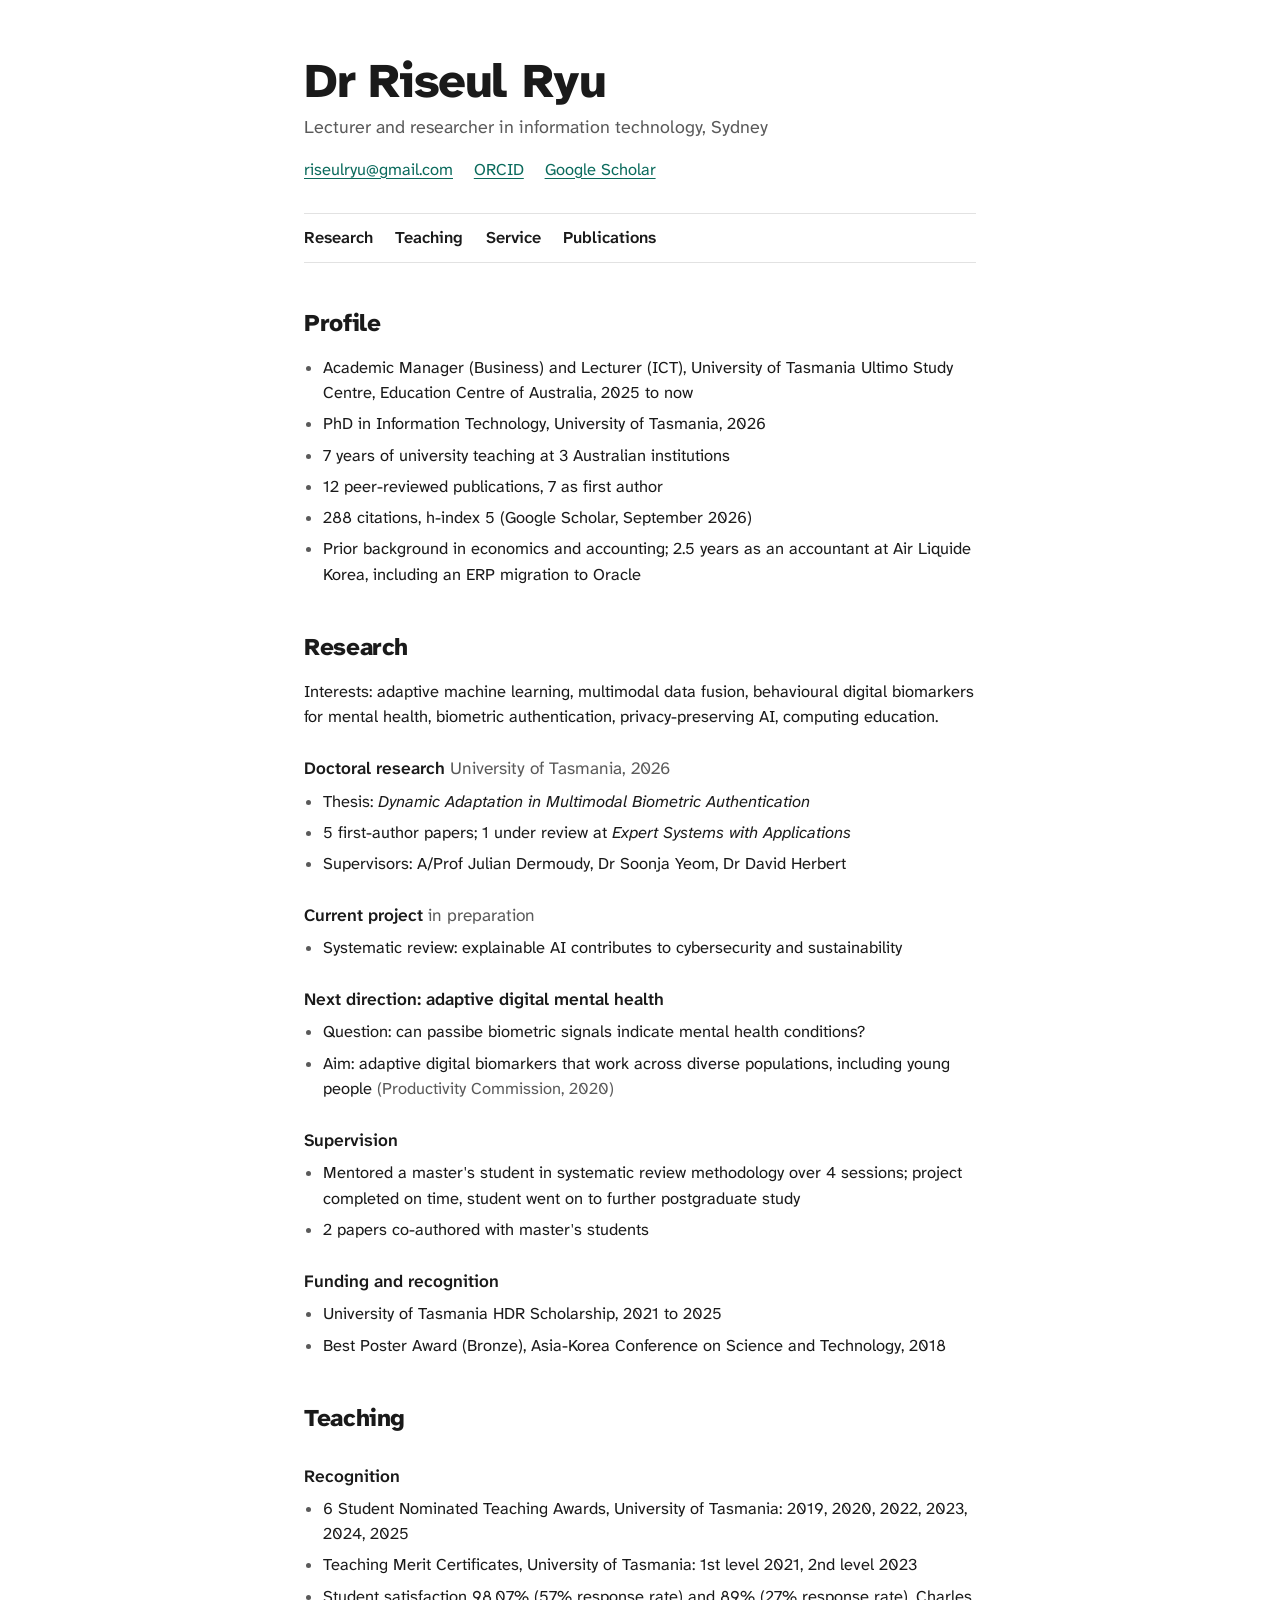
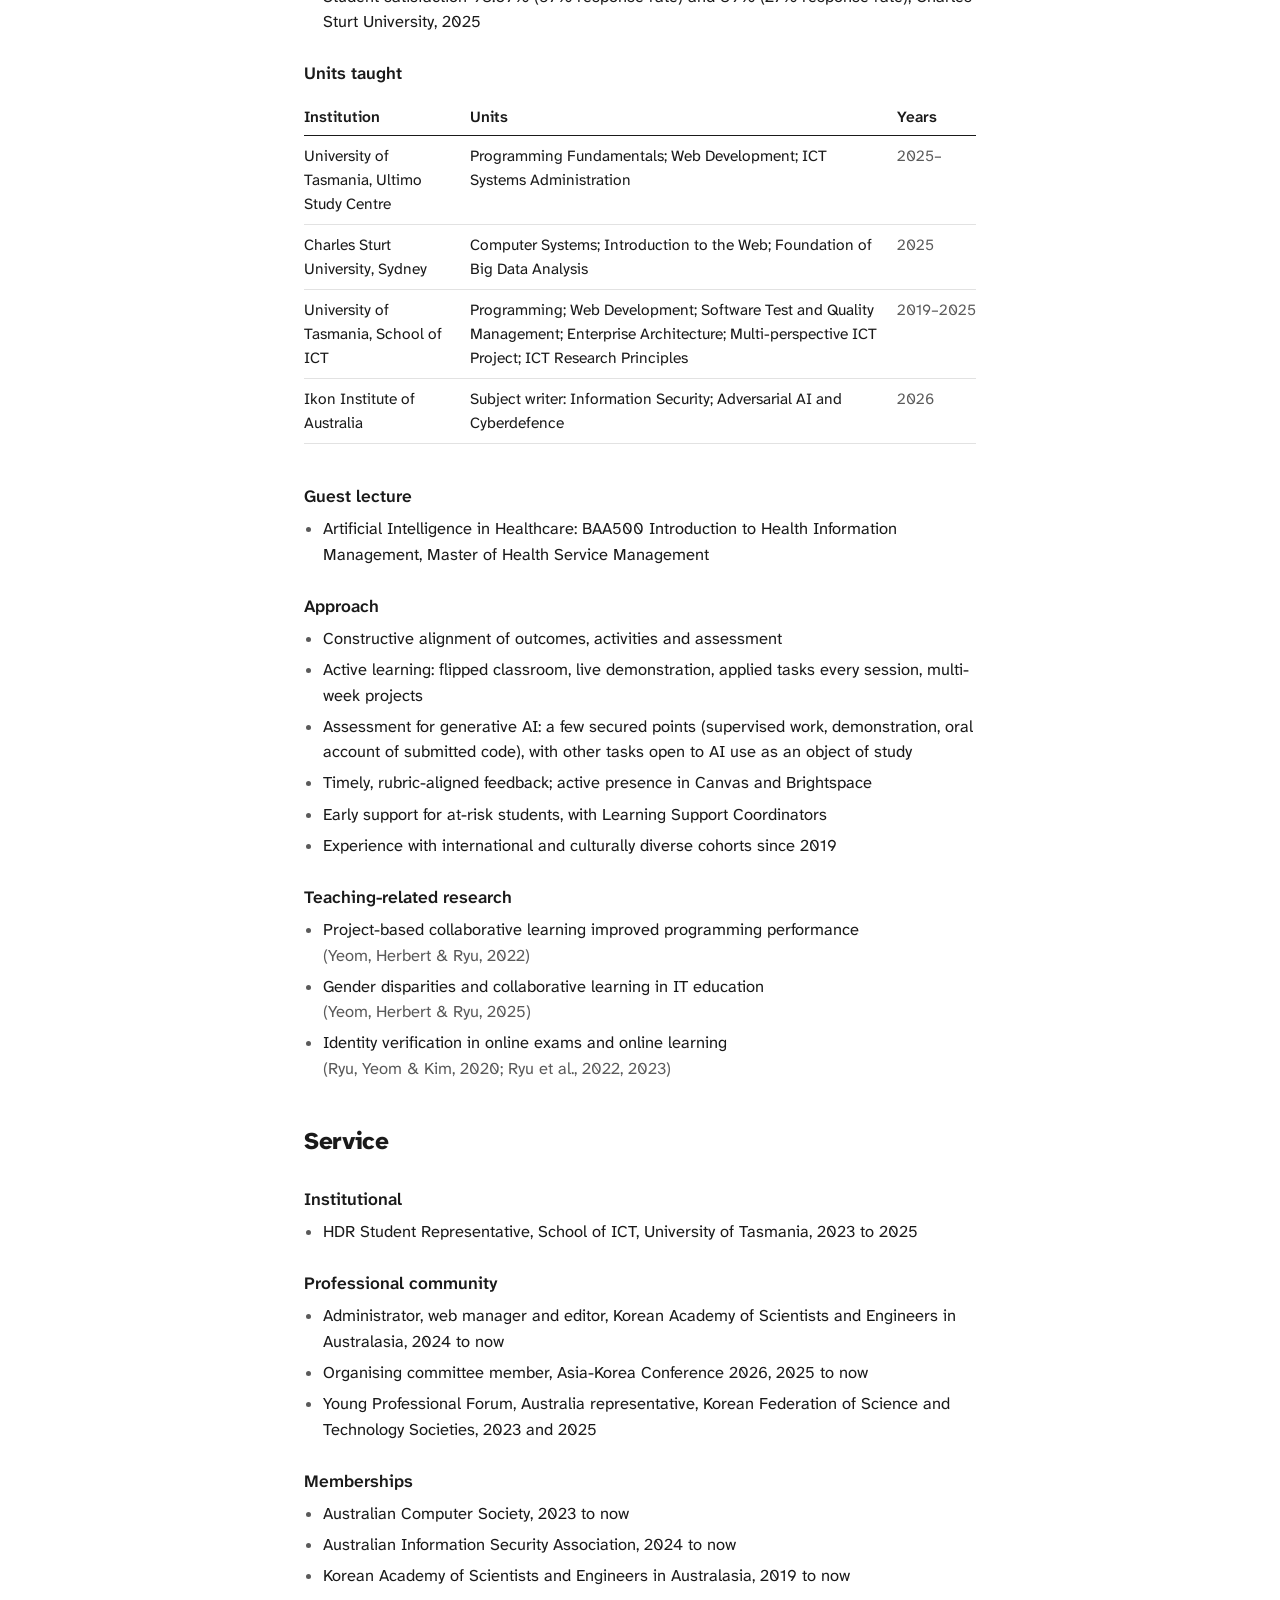
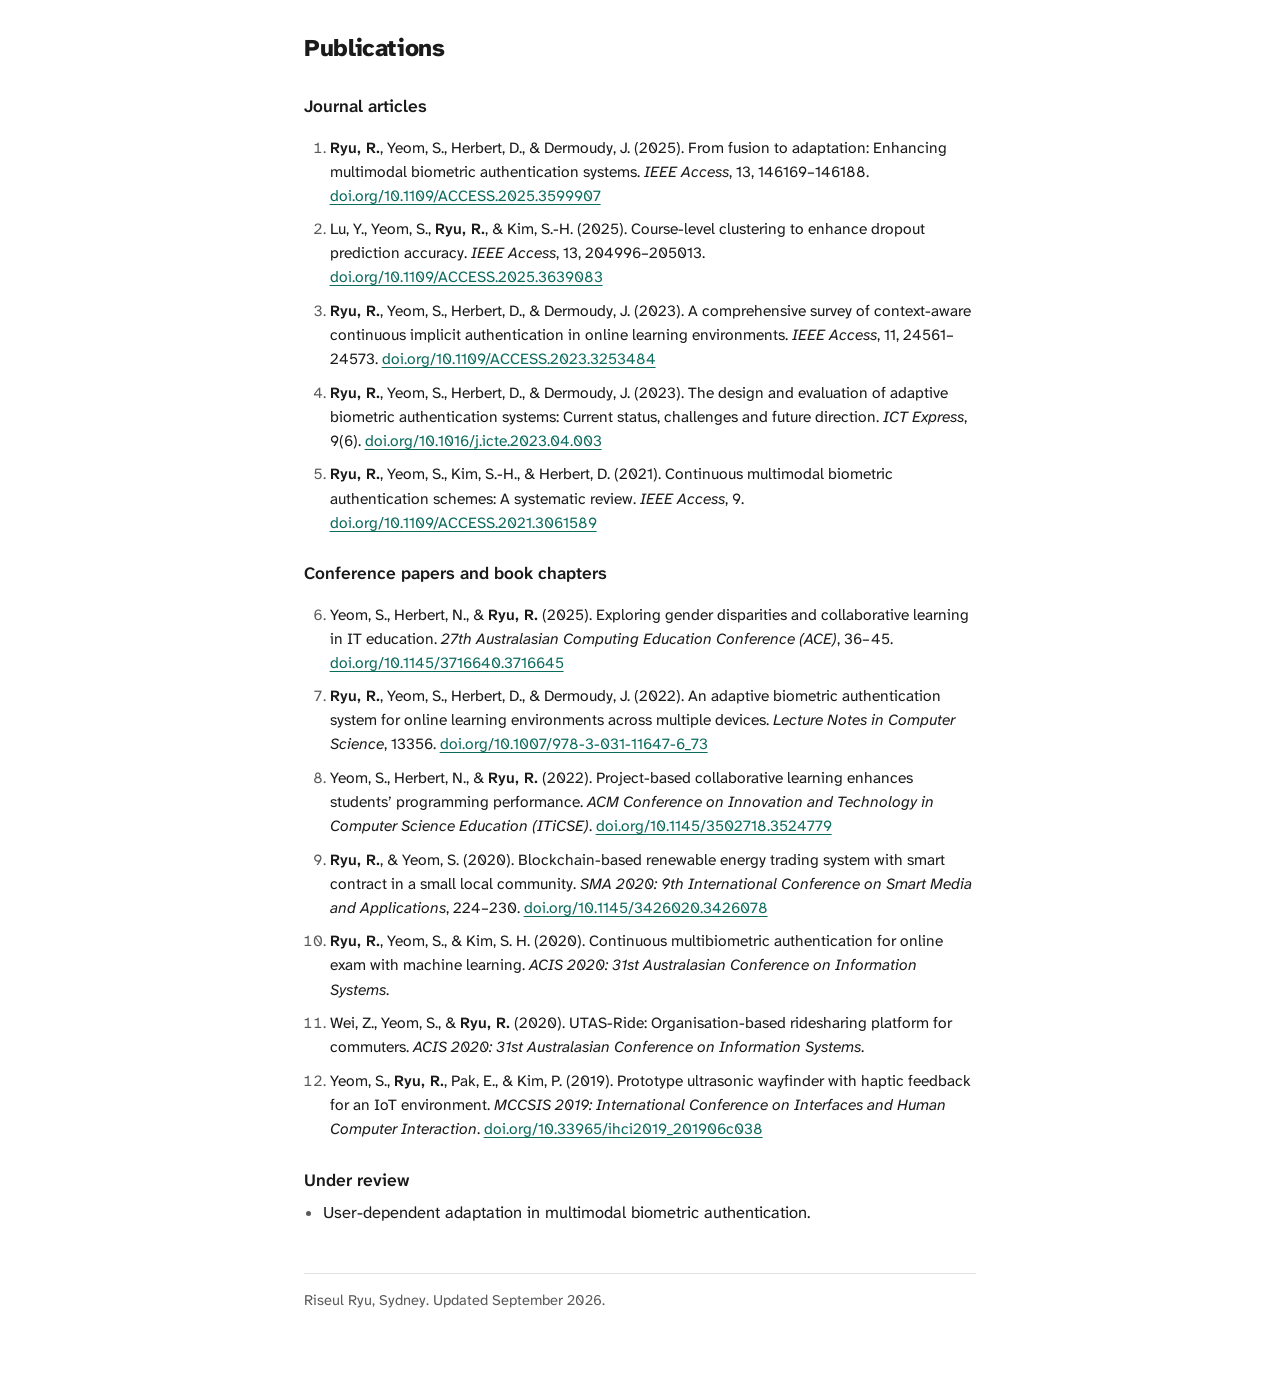
==== commit cacc11d3: "updated" ====
--- a/index.html
+++ b/index.html
@@ -47,7 +47,7 @@
     <li>7 years of university teaching at 3 Australian institutions</li>
     <li>12 peer-reviewed publications, 7 as first author</li>
     <li>288 citations, h-index 5 (Google Scholar, September 2026)</li>
-    <li>Prior background in economics and accounting; 3 years as an accountant at Air Liquide Korea, including an ERP migration to Oracle</li>
+    <li>Prior background in economics and accounting; 2.5 years as an accountant at Air Liquide Korea, including an ERP migration to Oracle</li>
   </ul>
 </section>
 
@@ -64,7 +64,7 @@
 
   <h3>Current project <span class="sub">in preparation</span></h3>
   <ul>
-    <li>Systematic review: how explainable AI contributes to cybersecurity and sustainability</li>
+    <li>Systematic review: explainable AI contributes to cybersecurity and sustainability</li>
   </ul>
 
   <h3>Next direction: adaptive digital mental health</h3>
@@ -81,7 +81,7 @@
 
   <h3>Funding and recognition</h3>
   <ul>
-    <li>University of Tasmania HDR Scholarship, 2021 to 2026</li>
+    <li>University of Tasmania HDR Scholarship, 2021 to 2025</li>
     <li>Best Poster Award (Bronze), Asia-Korea Conference on Science and Technology, 2018</li>
   </ul>
 </section>
@@ -178,7 +178,7 @@
 
   <h3>Under review</h3>
   <ul>
-    <li><span class="me">Ryu, R.</span>, Yeom, S., Herbert, D., &amp; Dermoudy, J. User-dependent adaptation in multimodal biometric authentication. <em>Expert Systems with Applications</em>.</li>
+    <li>User-dependent adaptation in multimodal biometric authentication.</li>
   </ul>
 </section>
 
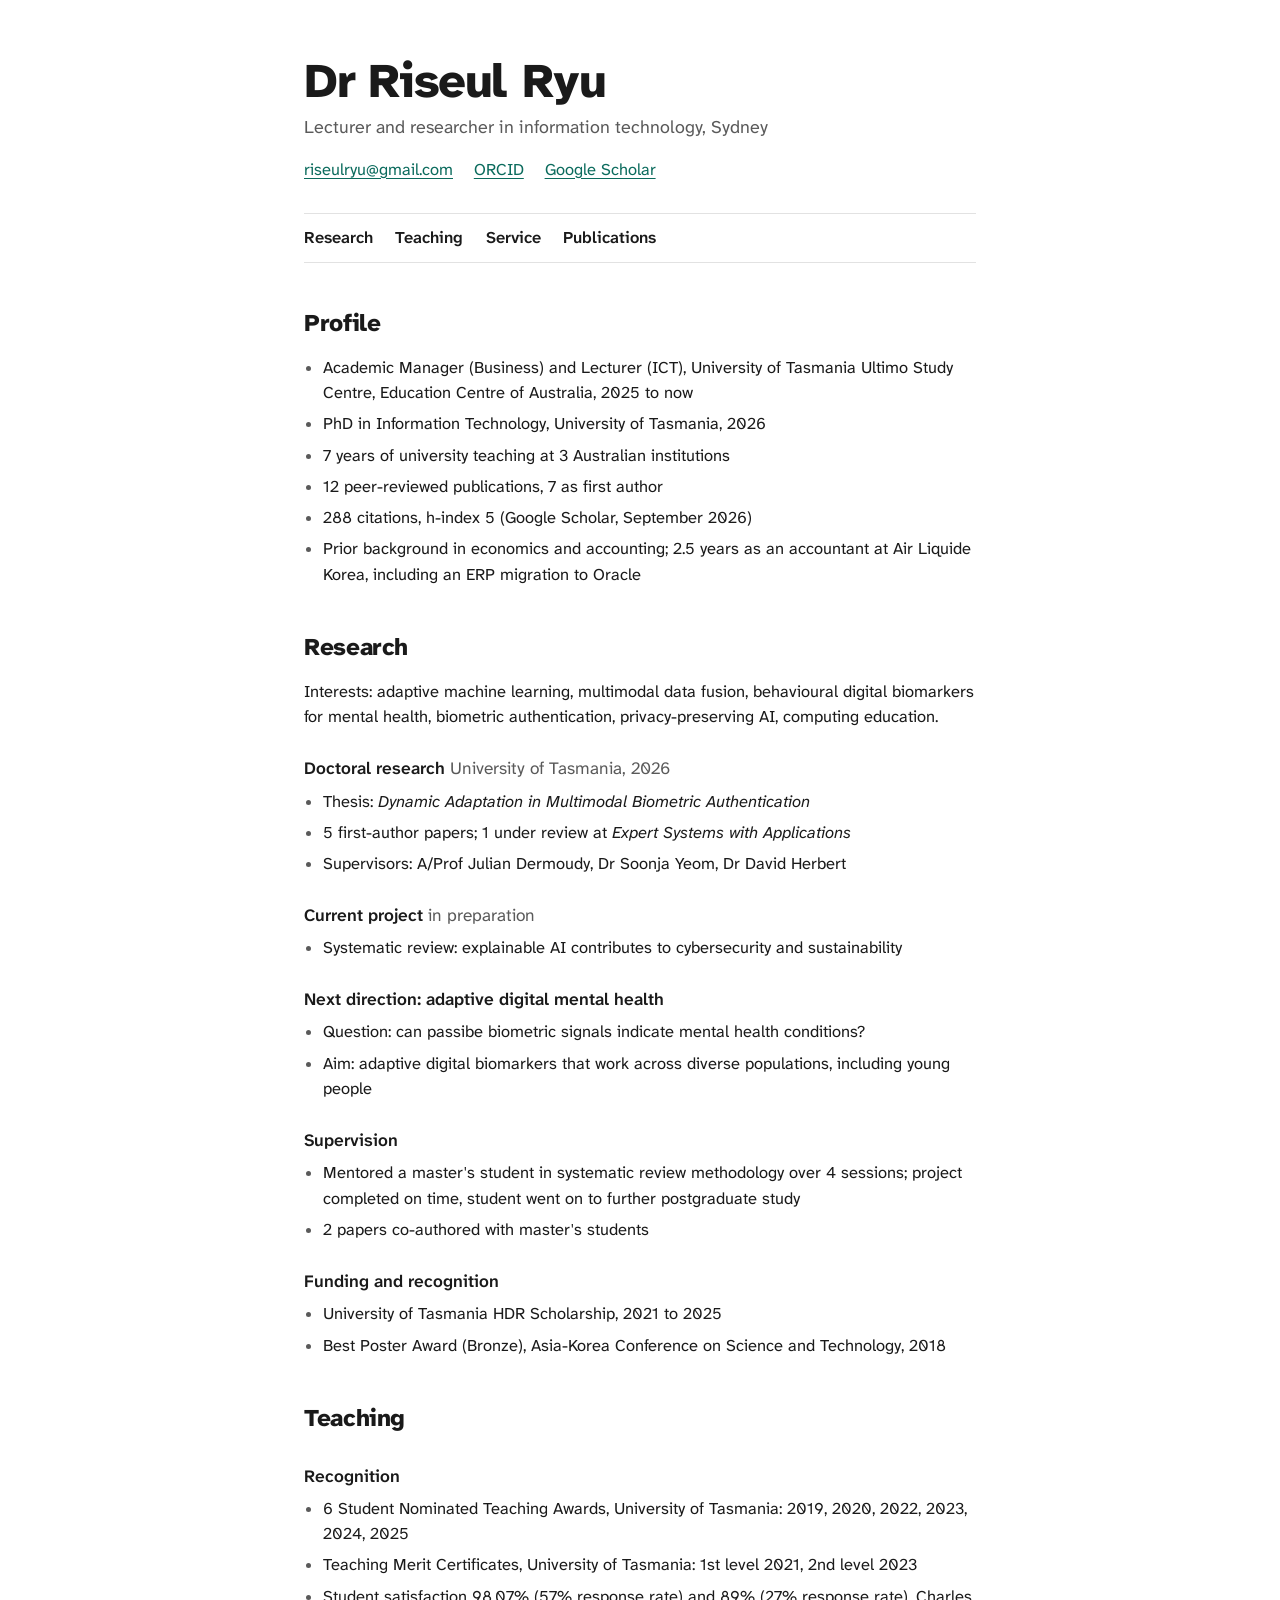
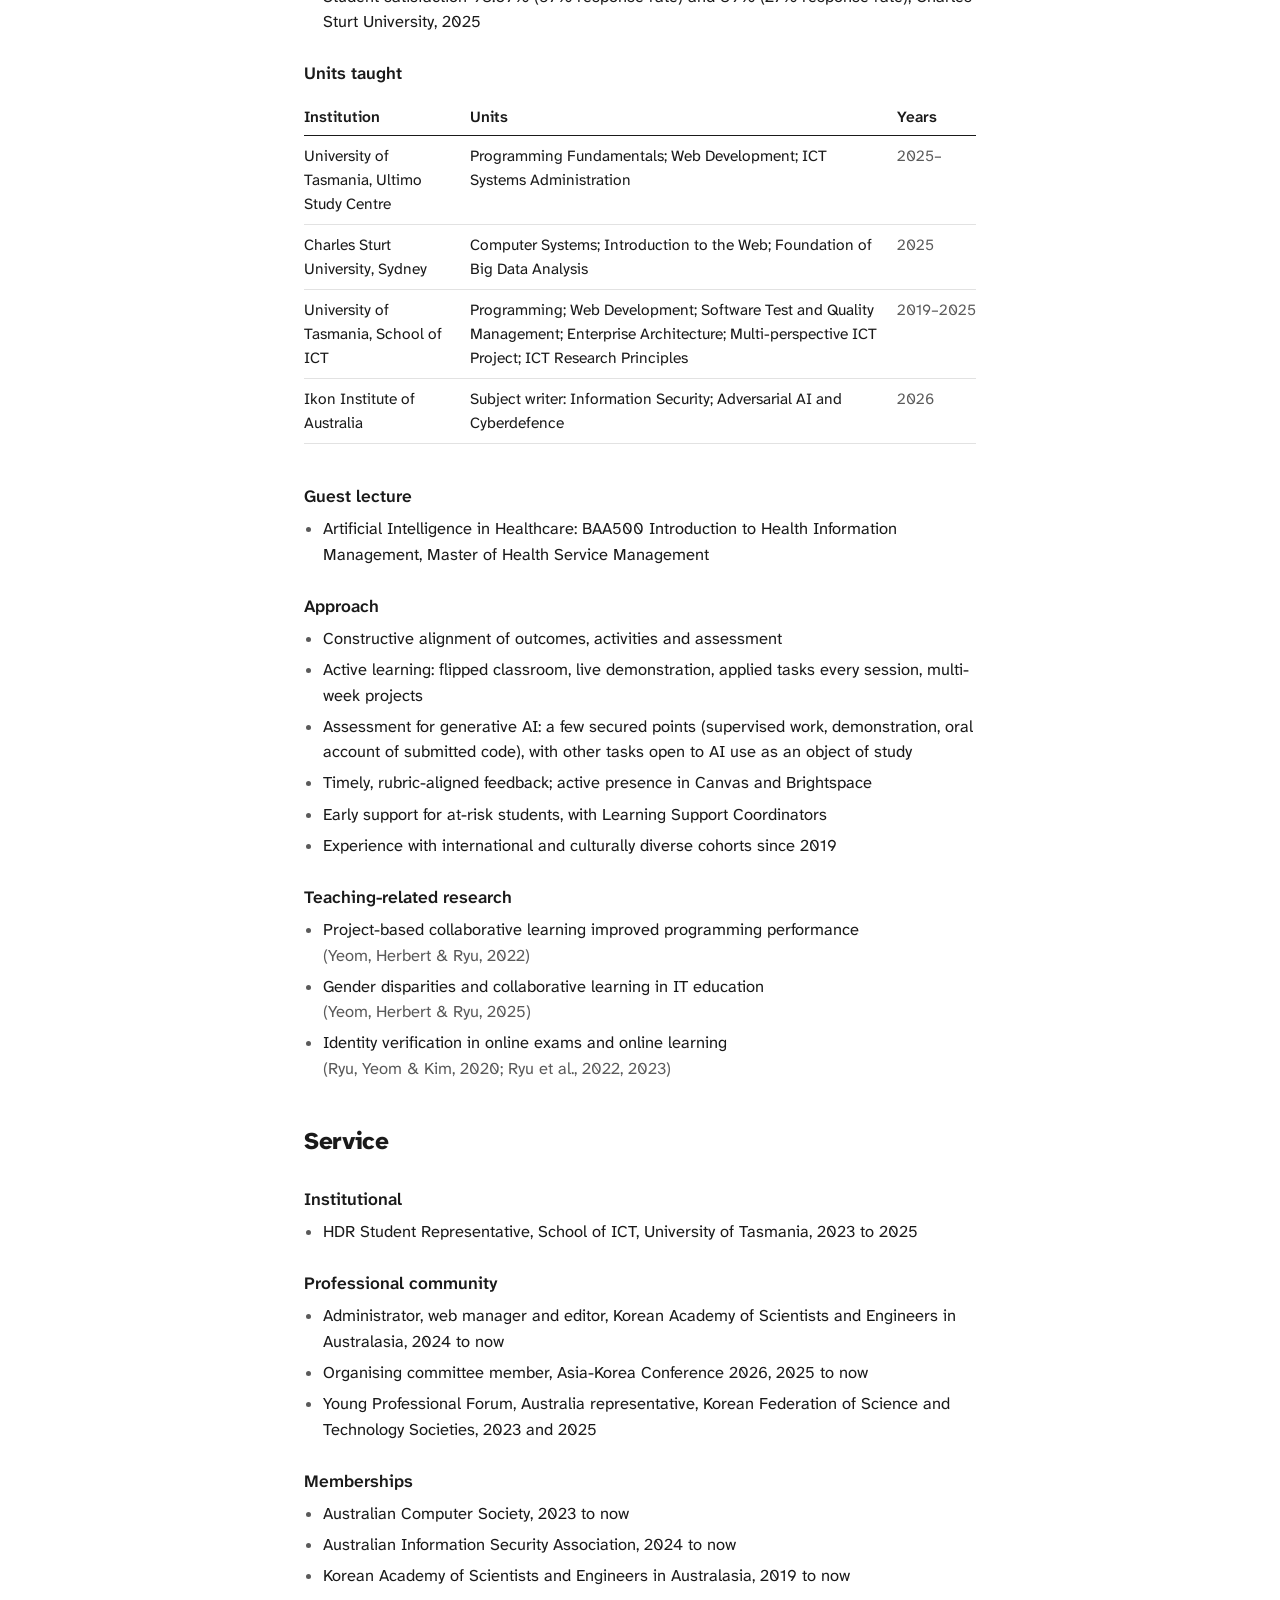
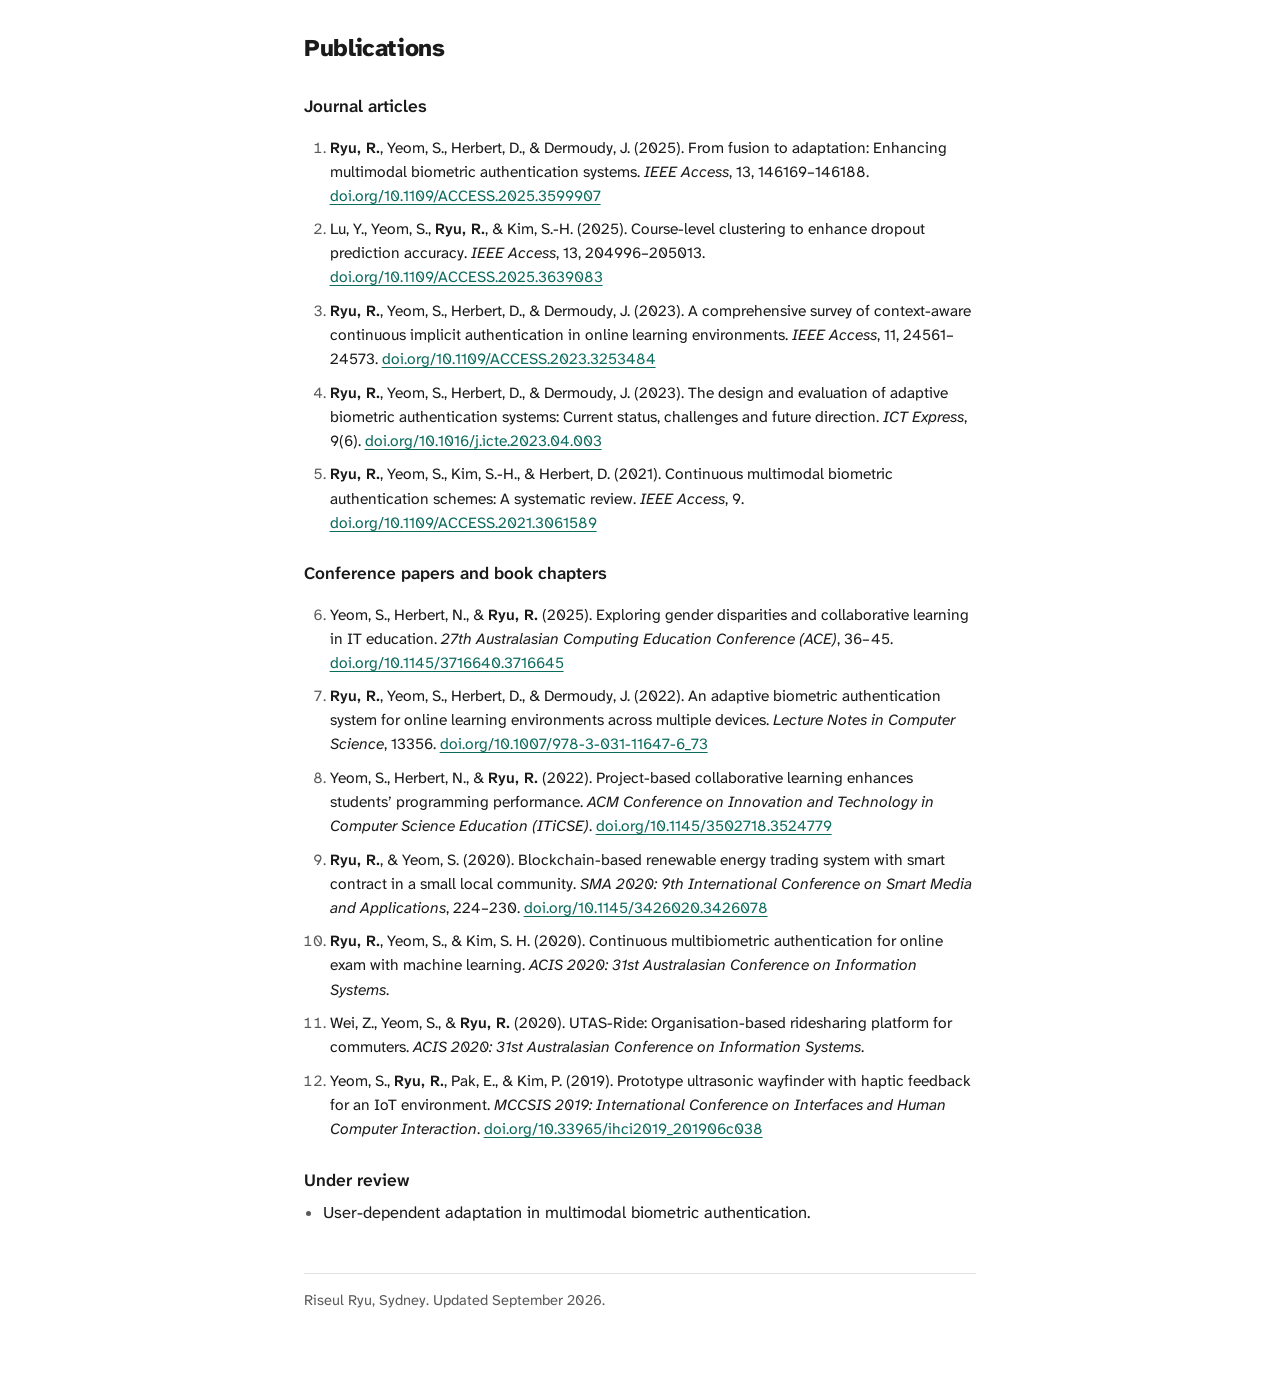
==== commit 4ac780b5: "removed unreleated information" ====
--- a/index.html
+++ b/index.html
@@ -70,7 +70,7 @@
   <h3>Next direction: adaptive digital mental health</h3>
   <ul>
     <li>Question: can passibe biometric signals indicate mental health conditions?</li>
-    <li>Aim: adaptive digital biomarkers that work across diverse populations, including young people <span class="cite">(Productivity Commission, 2020)</span></li>
+    <li>Aim: adaptive digital biomarkers that work across diverse populations, including young people</li>
   </ul>
 
   <h3>Supervision</h3>
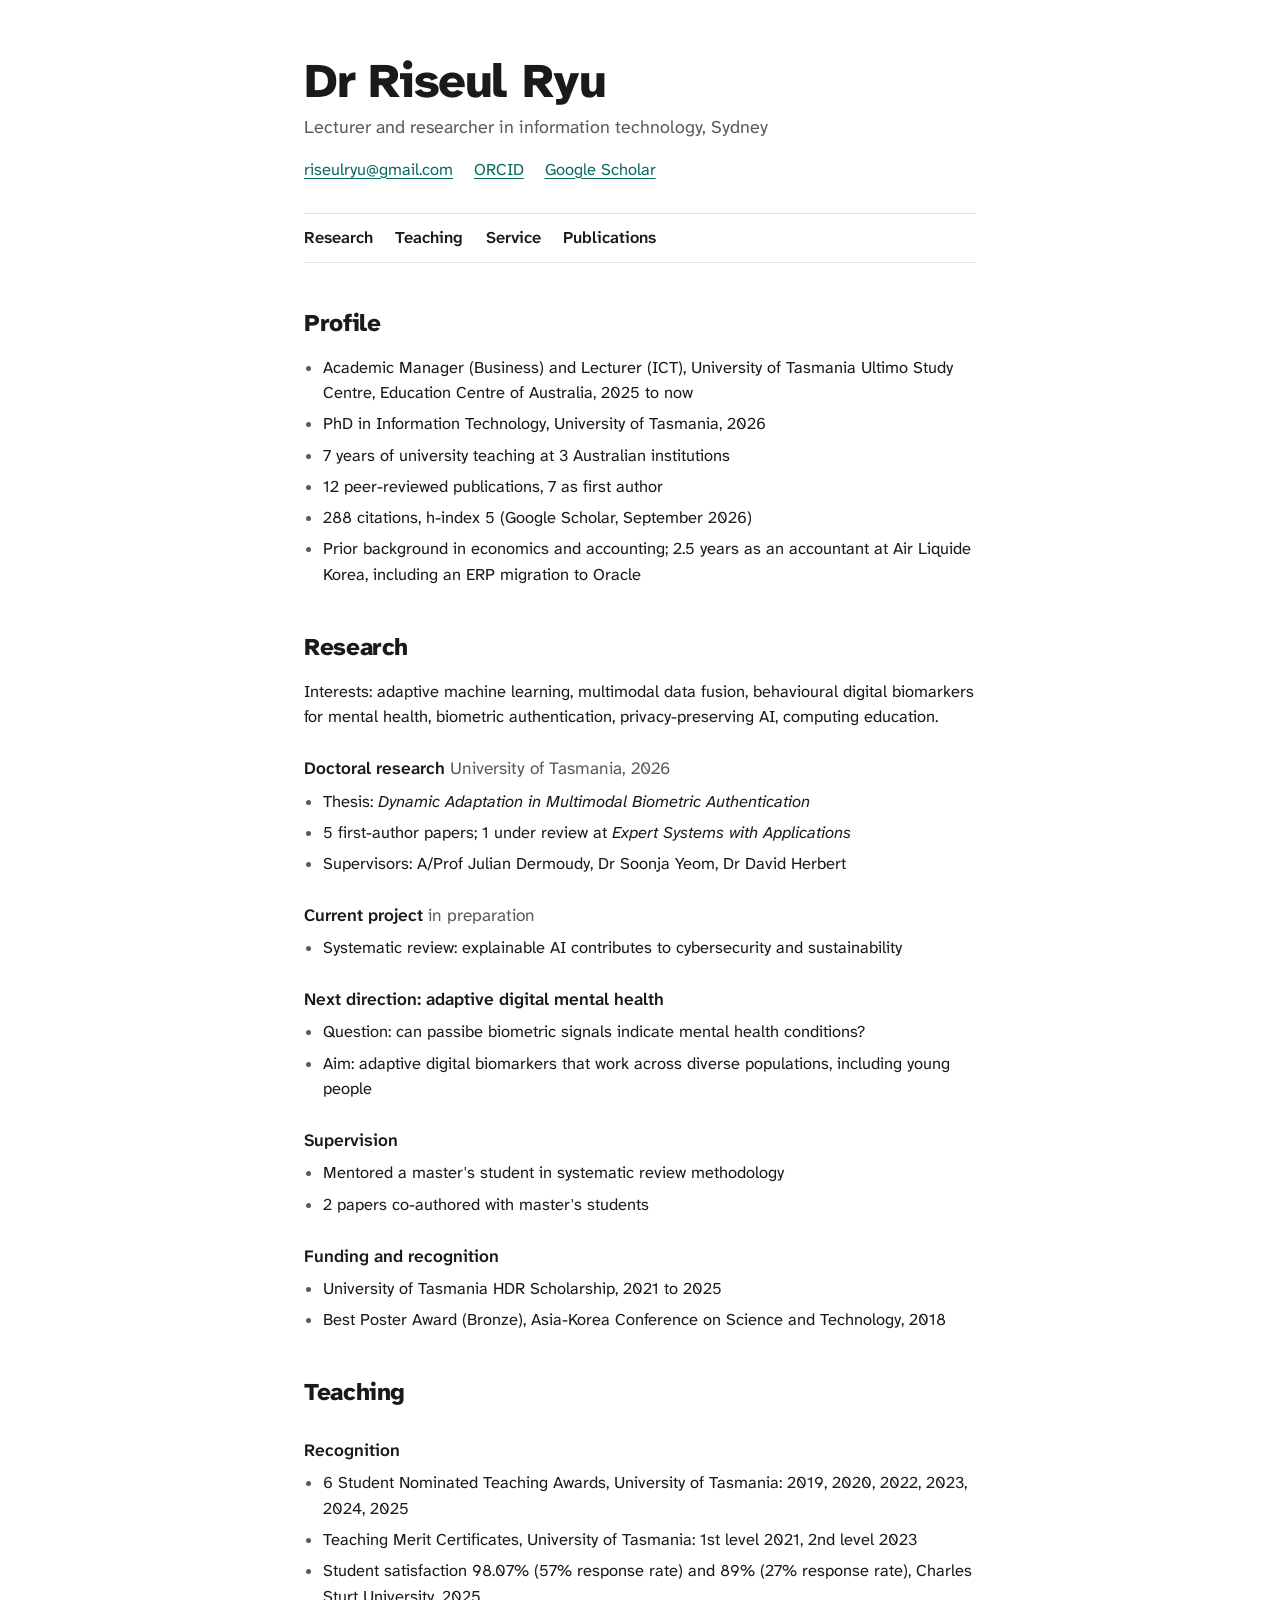
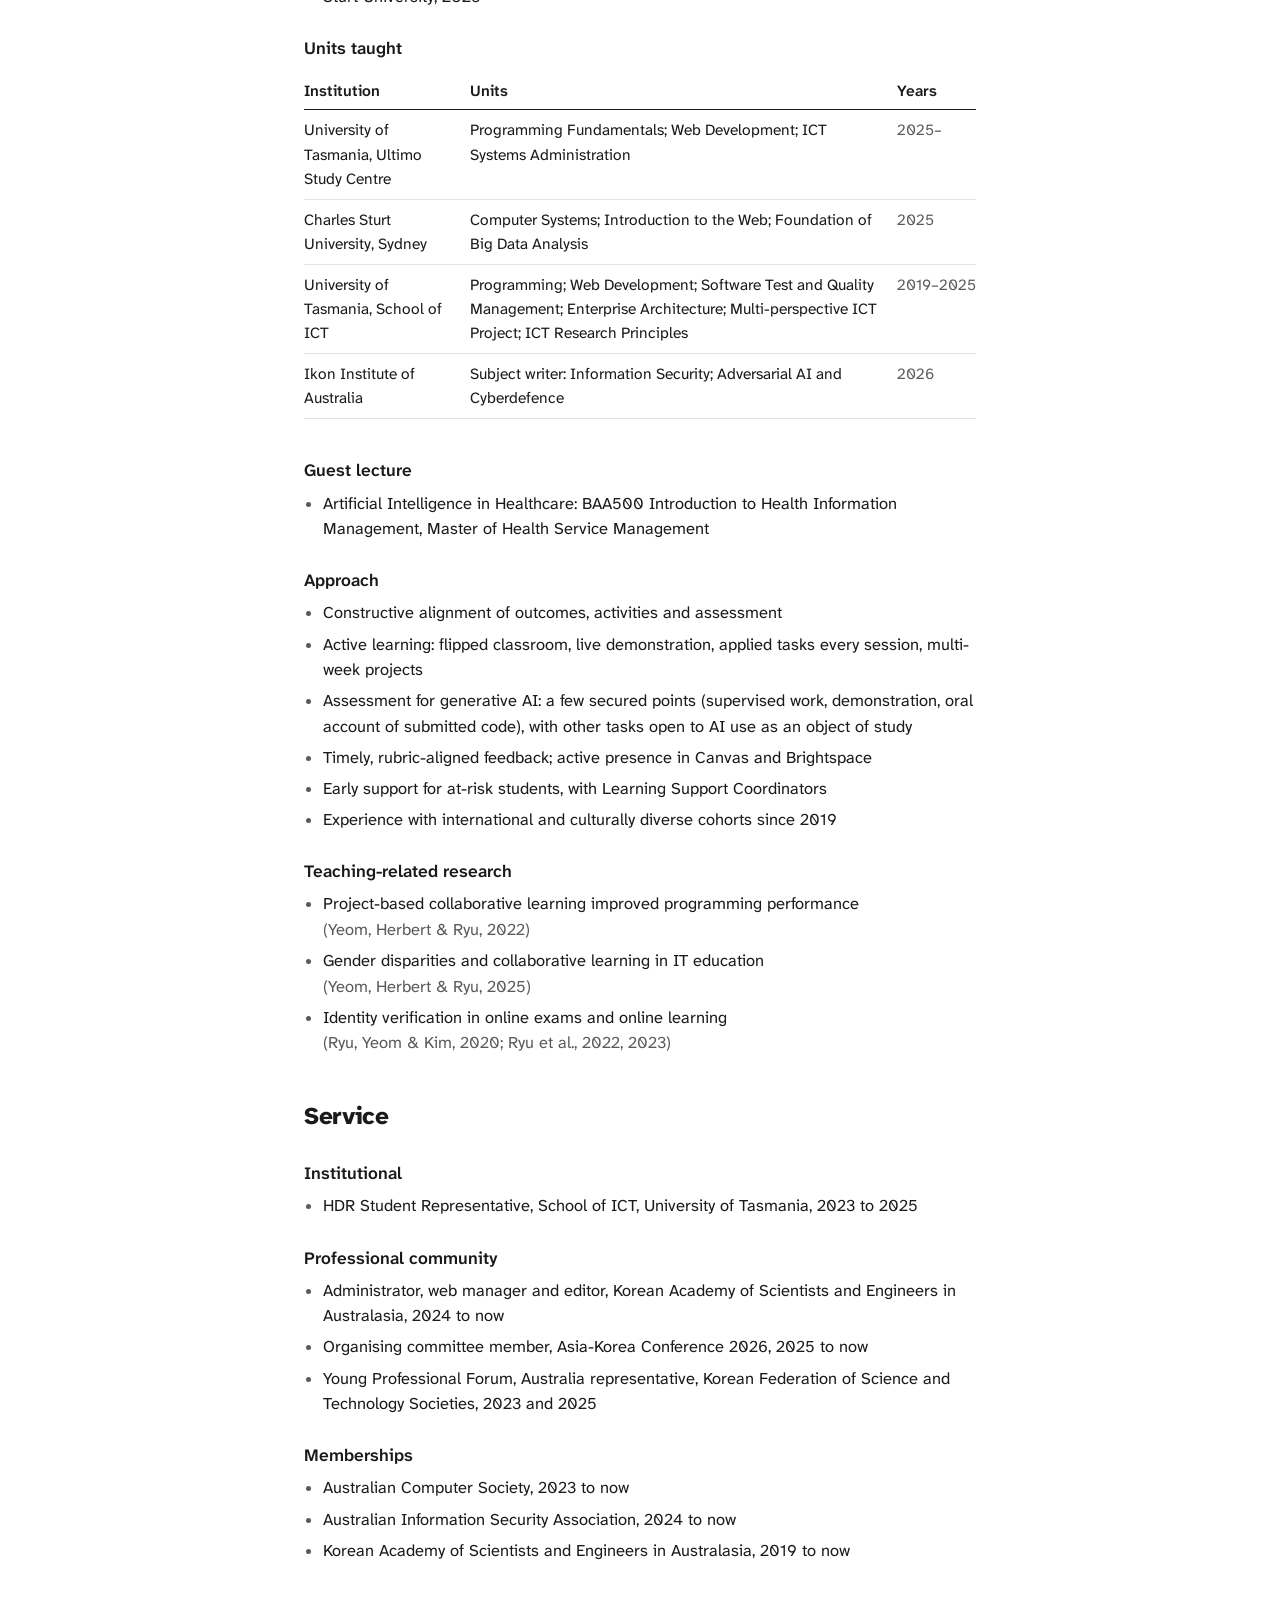
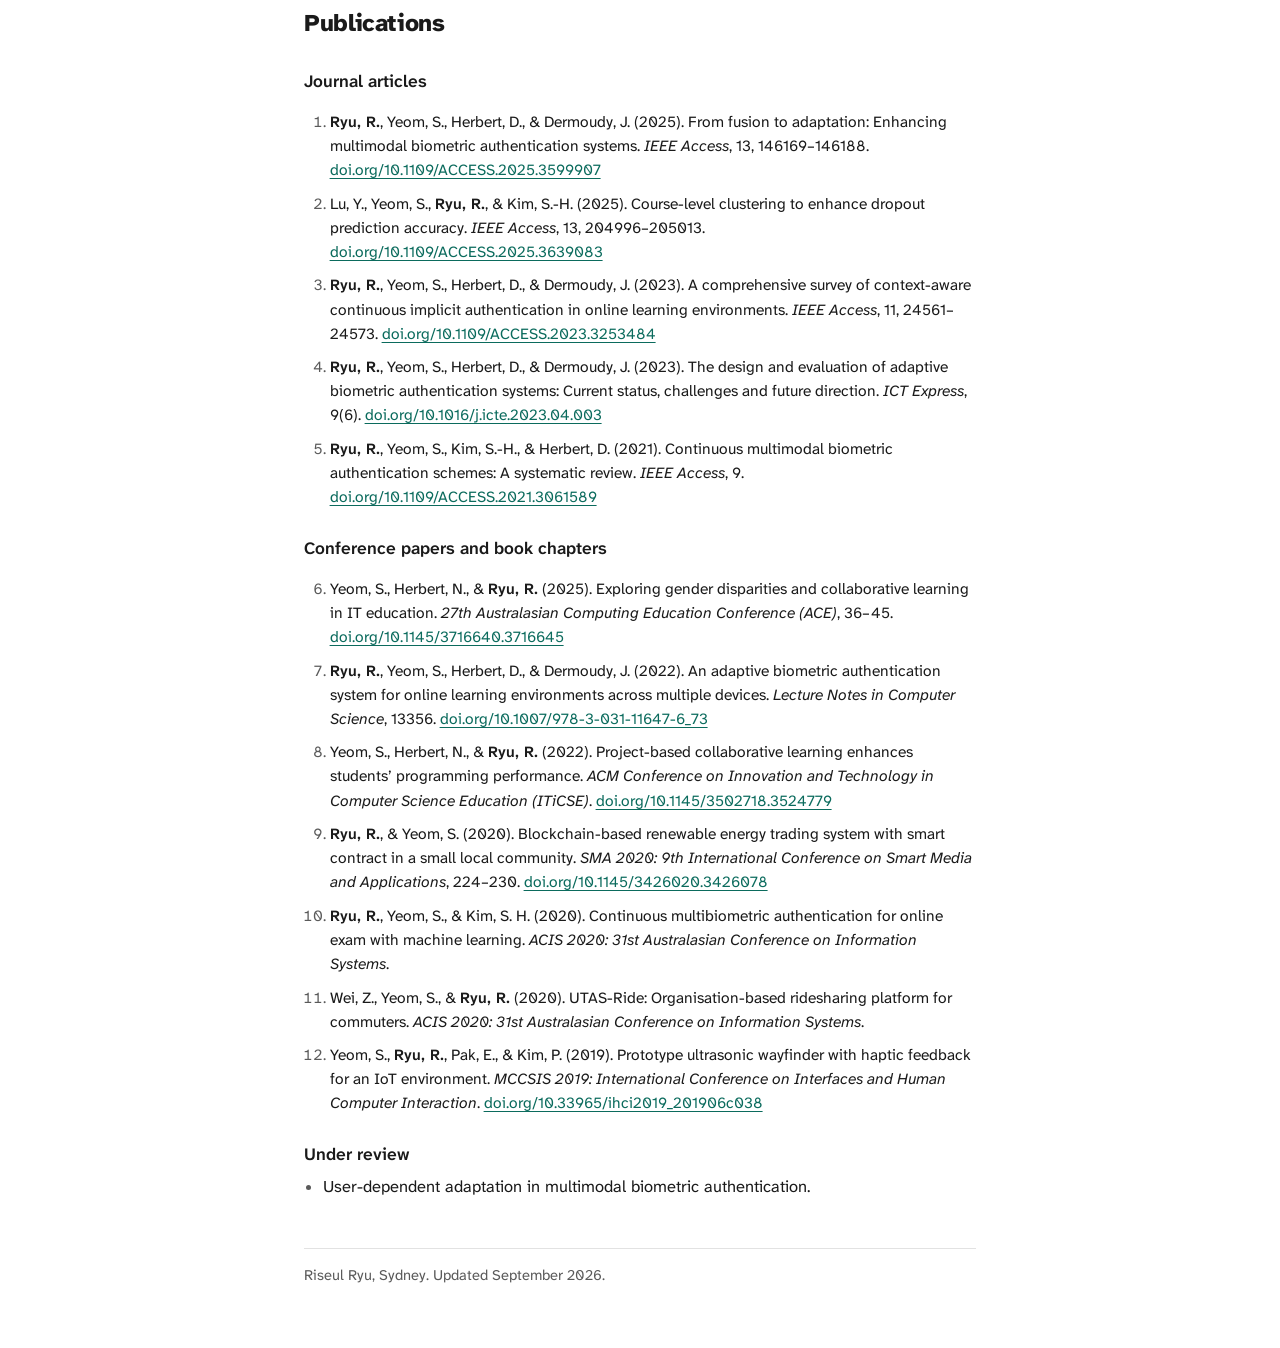
==== commit f0d9951d: "updated" ====
--- a/index.html
+++ b/index.html
@@ -75,7 +75,7 @@
 
   <h3>Supervision</h3>
   <ul>
-    <li>Mentored a master's student in systematic review methodology over 4 sessions; project completed on time, student went on to further postgraduate study</li>
+    <li>Mentored a master's student in systematic review methodology</li>
     <li>2 papers co-authored with master's students</li>
   </ul>
 
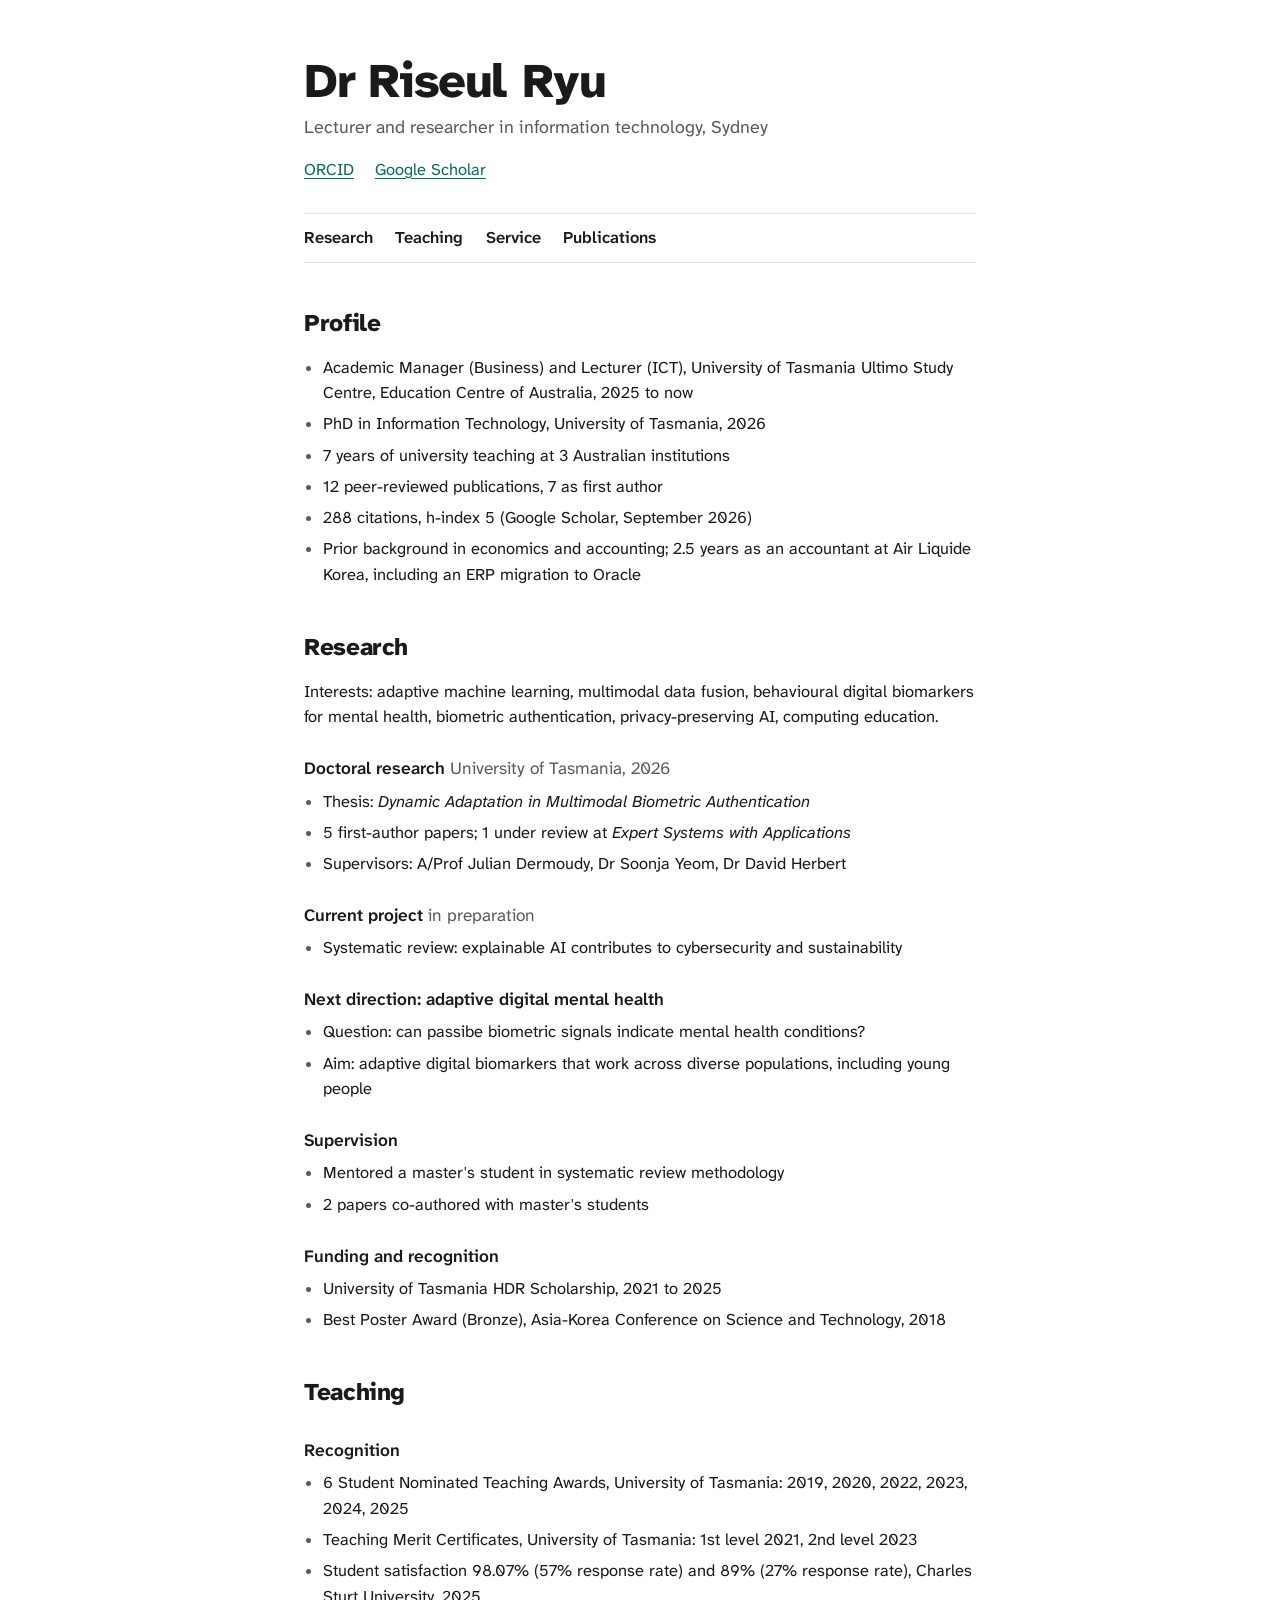
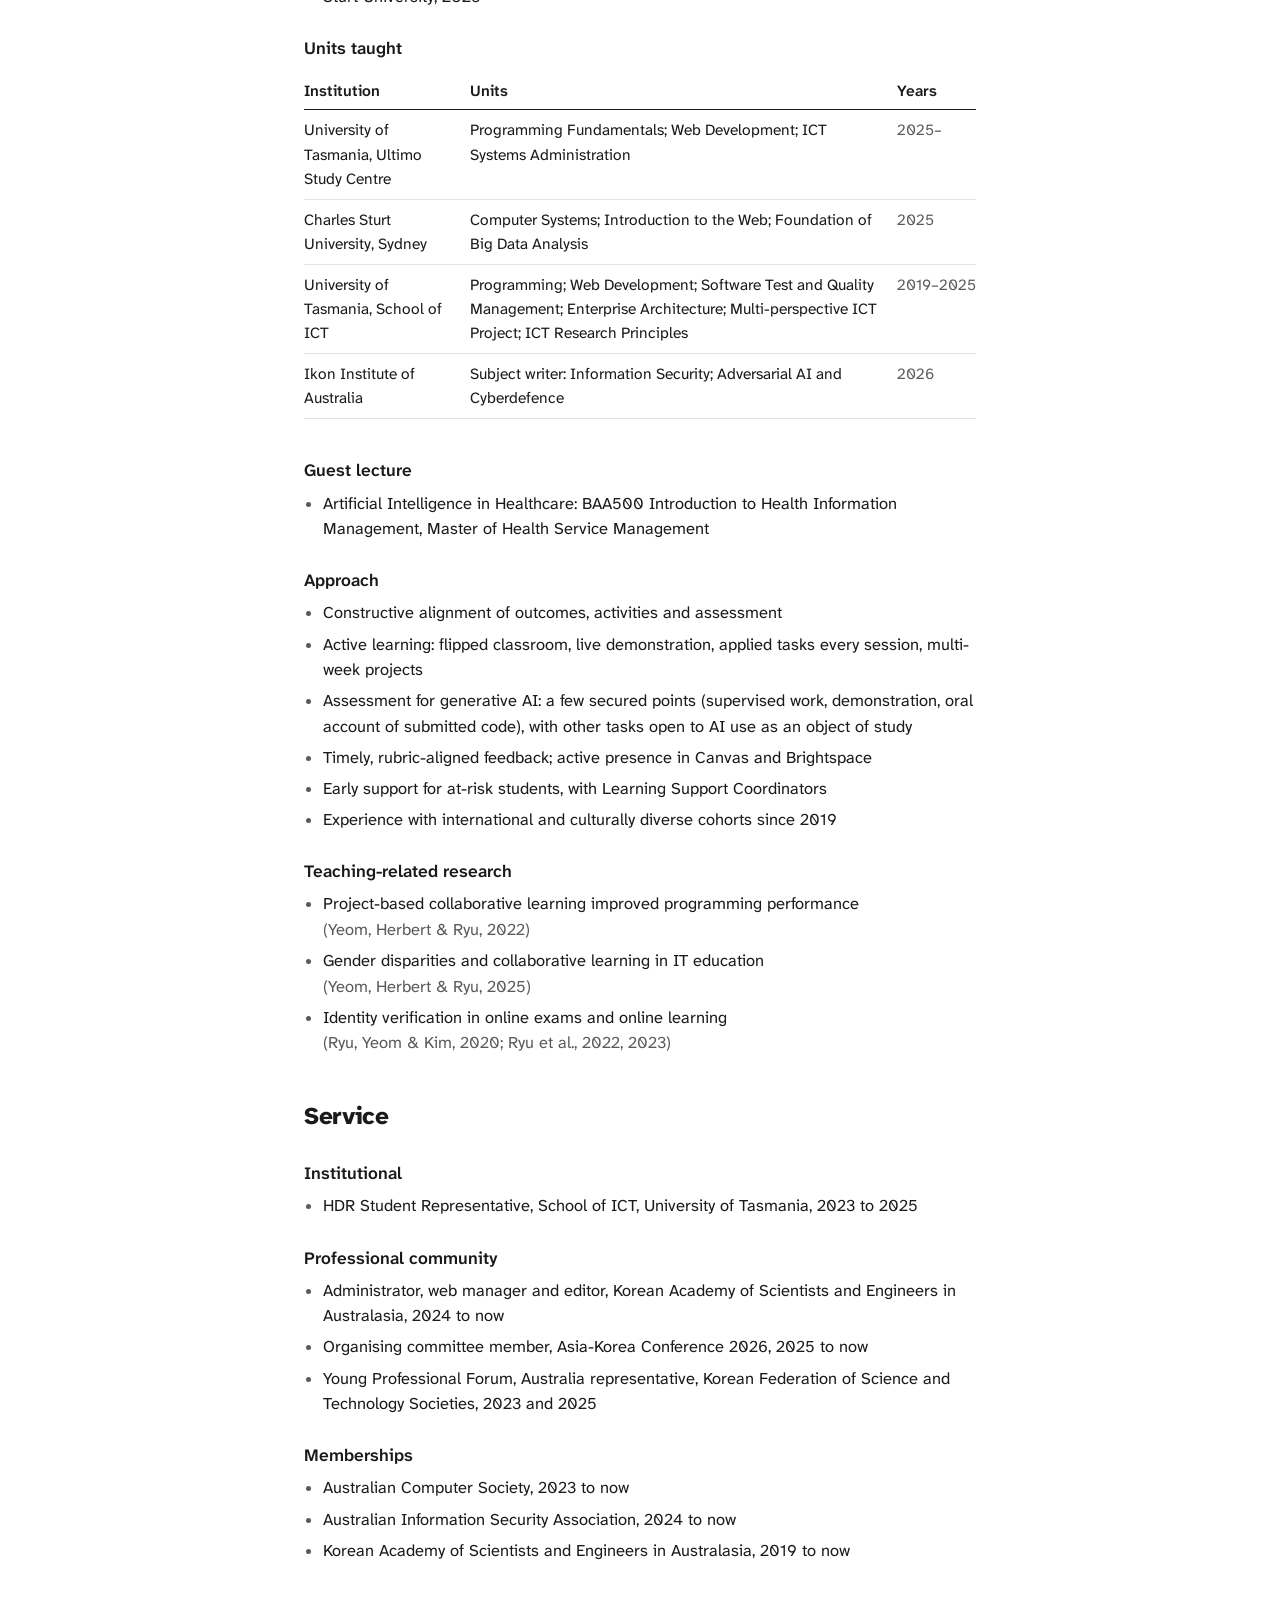
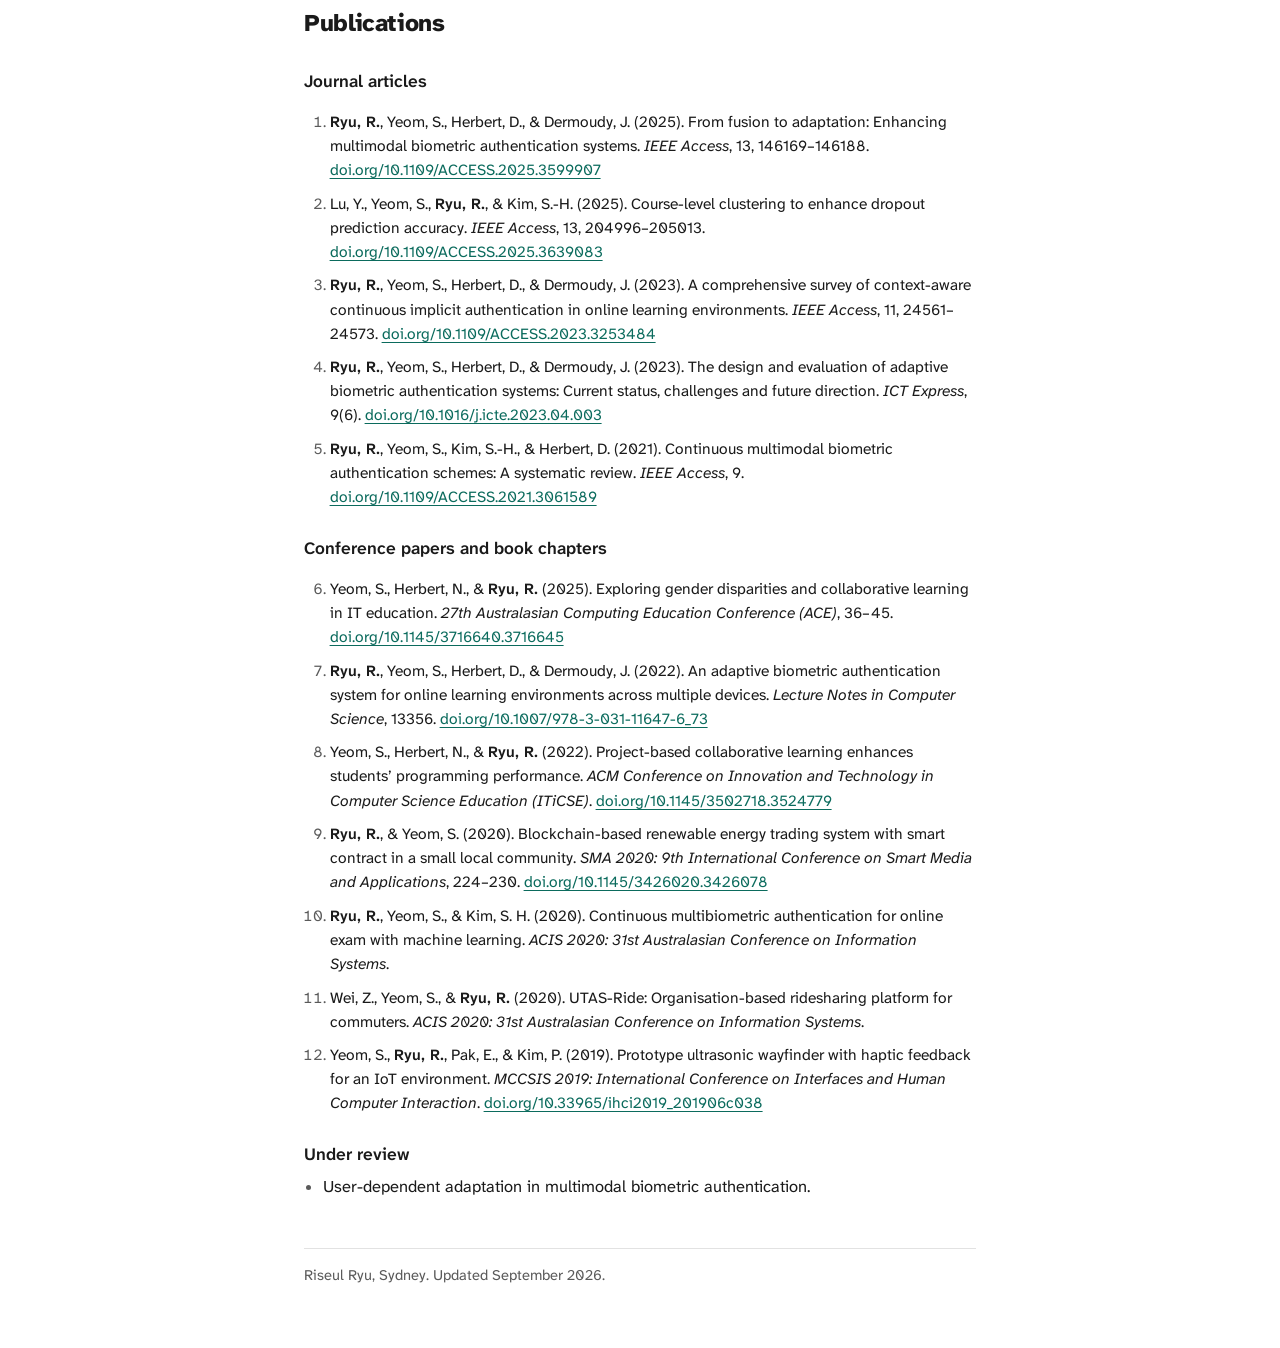
==== commit dbf870b7: "removed unnecessary information" ====
--- a/index.html
+++ b/index.html
@@ -25,7 +25,7 @@
   <h1>Dr Riseul Ryu</h1>
   <p class="role">Lecturer and researcher in information technology, Sydney</p>
   <ul class="links">
-    <li><a href="mailto:riseulryu@gmail.com">riseulryu@gmail.com</a></li>
+    <!-- <li><a href="mailto:riseulryu@gmail.com">riseulryu@gmail.com</a></li> -->
     <li><a href="https://orcid.org/0000-0001-9238-6358">ORCID</a></li>
     <li><a href="https://scholar.google.com/citations?user=TtP6d3QAAAAJ">Google Scholar</a></li>
   </ul>
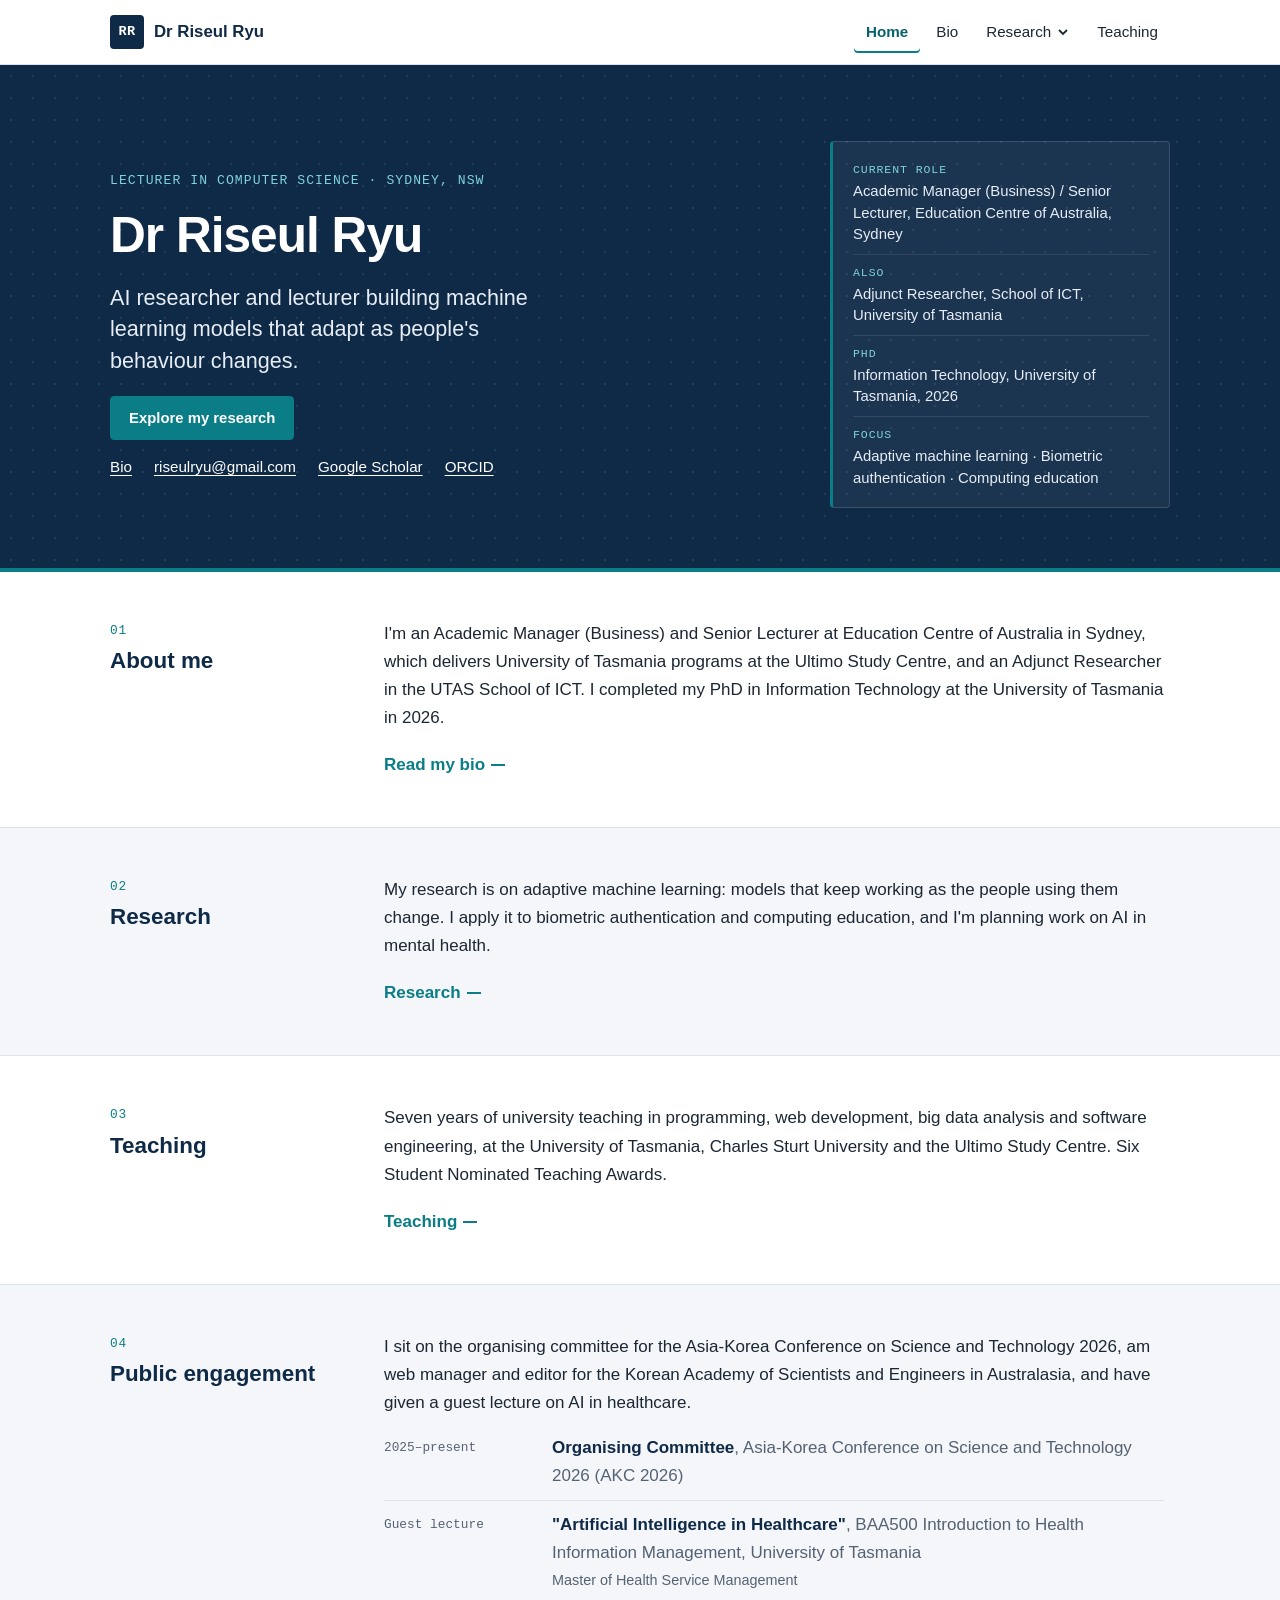
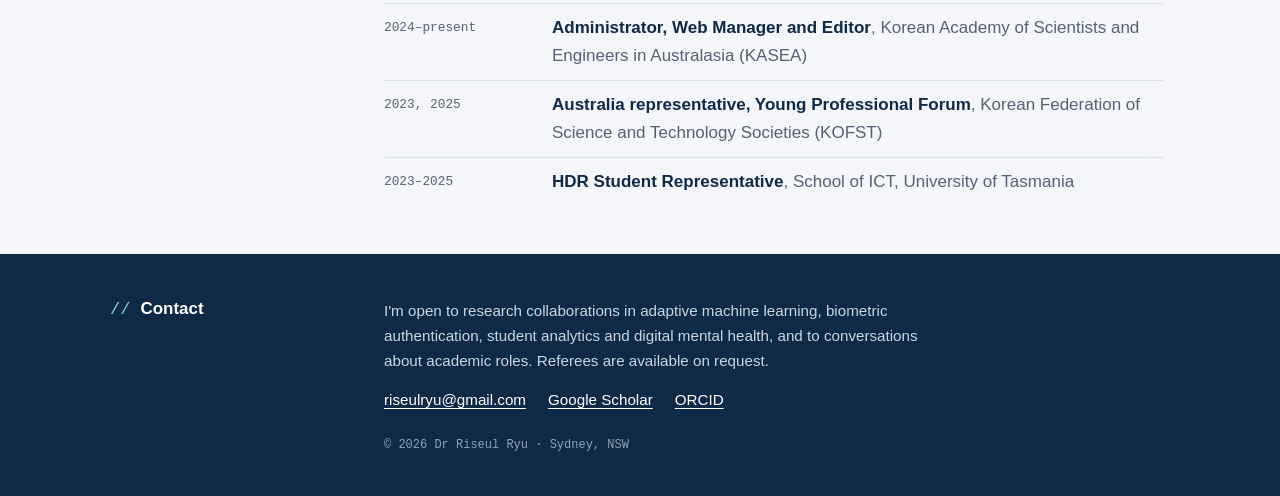
==== commit 7a13f12d: "Add files via upload" ====
--- a/index.html
+++ b/index.html
@@ -1,194 +1,55 @@
-<!DOCTYPE html>
+<!doctype html>
 <html lang="en-AU">
 <head>
 <meta charset="utf-8">
 <meta name="viewport" content="width=device-width, initial-scale=1">
-<title>Dr Riseul Ryu, research, teaching and service</title>
-<meta name="description" content="Dr Riseul Ryu, lecturer and researcher in information technology, Sydney. Research, teaching and service profile.">
-<link rel="canonical" href="https://riseulryu.github.io/">
-<meta property="og:type" content="profile">
-<meta property="og:title" content="Dr Riseul Ryu">
-<meta property="og:description" content="Lecturer and researcher in information technology. Adaptive machine learning, biometric authentication and computing education.">
-<meta property="og:url" content="https://riseulryu.github.io/">
-<link rel="stylesheet" href="style.css">
-<script type="application/ld+json">
-{"@context":"https://schema.org","@type":"Person","name":"Riseul Ryu","honorificPrefix":"Dr",
-"jobTitle":"Academic Manager and Lecturer","email":"mailto:riseulryu@gmail.com","url":"https://riseulryu.github.io/",
-"alumniOf":{"@type":"CollegeOrUniversity","name":"University of Tasmania"},
-"sameAs":["https://orcid.org/0000-0001-9238-6358","https://scholar.google.com/citations?user=TtP6d3QAAAAJ"]}
-</script>
+<title>Dr Riseul Ryu | AI Researcher and Lecturer, Sydney</title>
+<meta name="description" content="Dr Riseul Ryu, AI researcher and lecturer in Sydney: adaptive machine learning for biometric authentication, computing education and mental health.">
+<meta property="og:title" content="Dr Riseul Ryu | AI Researcher and Lecturer, Sydney">
+<meta property="og:description" content="Dr Riseul Ryu, AI researcher and lecturer in Sydney: adaptive machine learning for biometric authentication, computing education and mental health.">
+<link rel="stylesheet" href="assets/site.css">
 </head>
-<body>
-<div class="page">
-
-<header>
-  <h1>Dr Riseul Ryu</h1>
-  <p class="role">Lecturer and researcher in information technology, Sydney</p>
-  <ul class="links">
-    <!-- <li><a href="mailto:riseulryu@gmail.com">riseulryu@gmail.com</a></li> -->
-    <li><a href="https://orcid.org/0000-0001-9238-6358">ORCID</a></li>
-    <li><a href="https://scholar.google.com/citations?user=TtP6d3QAAAAJ">Google Scholar</a></li>
-  </ul>
-  <nav aria-label="Sections">
-    <a href="#research">Research</a>
-    <a href="#teaching">Teaching</a>
-    <a href="#service">Service</a>
-    <a href="#publications">Publications</a>
-  </nav>
-</header>
-
+<body data-page="home">
 <main>
-
-<section id="profile" aria-labelledby="profile-h">
-  <h2 id="profile-h">Profile</h2>
-  <ul>
-    <li>Academic Manager (Business) and Lecturer (ICT), University of Tasmania Ultimo Study Centre, Education Centre of Australia, 2025 to now</li>
-    <li>PhD in Information Technology, University of Tasmania, 2026</li>
-    <li>7 years of university teaching at 3 Australian institutions</li>
-    <li>12 peer-reviewed publications, 7 as first author</li>
-    <li>288 citations, h-index 5 (Google Scholar, September 2026)</li>
-    <li>Prior background in economics and accounting; 2.5 years as an accountant at Air Liquide Korea, including an ERP migration to Oracle</li>
-  </ul>
-</section>
-
-<section id="research" aria-labelledby="research-h">
-  <h2 id="research-h">Research</h2>
-  <p>Interests: adaptive machine learning, multimodal data fusion, behavioural digital biomarkers for mental health, biometric authentication, privacy-preserving AI, computing education.</p>
-
-  <h3>Doctoral research <span class="sub">University of Tasmania, 2026</span></h3>
-  <ul>
-    <li>Thesis: <em>Dynamic Adaptation in Multimodal Biometric Authentication</em></li>
-    <li>5 first-author papers; 1 under review at <em>Expert Systems with Applications</em></li>
-    <li>Supervisors: A/Prof Julian Dermoudy, Dr Soonja Yeom, Dr David Herbert</li>
-  </ul>
-
-  <h3>Current project <span class="sub">in preparation</span></h3>
-  <ul>
-    <li>Systematic review: explainable AI contributes to cybersecurity and sustainability</li>
-  </ul>
-
-  <h3>Next direction: adaptive digital mental health</h3>
-  <ul>
-    <li>Question: can passibe biometric signals indicate mental health conditions?</li>
-    <li>Aim: adaptive digital biomarkers that work across diverse populations, including young people</li>
-  </ul>
-
-  <h3>Supervision</h3>
-  <ul>
-    <li>Mentored a master's student in systematic review methodology</li>
-    <li>2 papers co-authored with master's students</li>
-  </ul>
-
-  <h3>Funding and recognition</h3>
-  <ul>
-    <li>University of Tasmania HDR Scholarship, 2021 to 2025</li>
-    <li>Best Poster Award (Bronze), Asia-Korea Conference on Science and Technology, 2018</li>
-  </ul>
-</section>
-
-<section id="teaching" aria-labelledby="teaching-h">
-  <h2 id="teaching-h">Teaching</h2>
-
-  <h3>Recognition</h3>
-  <ul>
-    <li>6 Student Nominated Teaching Awards, University of Tasmania: 2019, 2020, 2022, 2023, 2024, 2025</li>
-    <li>Teaching Merit Certificates, University of Tasmania: 1st level 2021, 2nd level 2023</li>
-    <li>Student satisfaction 98.07% (57% response rate) and 89% (27% response rate), Charles Sturt University, 2025</li>
-  </ul>
-
-  <h3>Units taught</h3>
-  <div class="scroll"><table>
-    <thead><tr><th>Institution</th><th>Units</th><th>Years</th></tr></thead>
-    <tbody>
-      <tr><td>University of Tasmania, Ultimo Study Centre</td><td>Programming Fundamentals; Web Development; ICT Systems Administration</td><td class="y">2025&ndash;</td></tr>
-      <tr><td>Charles Sturt University, Sydney</td><td>Computer Systems; Introduction to the Web; Foundation of Big Data Analysis</td><td class="y">2025</td></tr>
-      <tr><td>University of Tasmania, School of ICT</td><td>Programming; Web Development; Software Test and Quality Management; Enterprise Architecture; Multi-perspective ICT Project; ICT Research Principles</td><td class="y">2019&ndash;2025</td></tr>
-      <tr><td>Ikon Institute of Australia</td><td>Subject writer: Information Security; Adversarial AI and Cyberdefence</td><td class="y">2026</td></tr>
-    </tbody>
-  </table></div>
-
-  <h3>Guest lecture</h3>
-  <ul>
-    <li>Artificial Intelligence in Healthcare: BAA500 Introduction to Health Information Management, Master of Health Service Management</li>
-  </ul>
-
-  <h3>Approach</h3>
-  <ul>
-    <li>Constructive alignment of outcomes, activities and assessment</li>
-    <li>Active learning: flipped classroom, live demonstration, applied tasks every session, multi-week projects </li>
-    <li>Assessment for generative AI: a few secured points (supervised work, demonstration, oral account of submitted code), with other tasks open to AI use as an object of study </li>
-    <li>Timely, rubric-aligned feedback; active presence in Canvas and Brightspace</li>
-    <li>Early support for at-risk students, with Learning Support Coordinators</li>
-    <li>Experience with international and culturally diverse cohorts since 2019</li>
-  </ul>
-
-  <h3>Teaching-related research</h3>
-  <ul>
-    <li>Project-based collaborative learning improved programming performance <span class="cite">(Yeom, Herbert &amp; Ryu, 2022)</span></li>
-    <li>Gender disparities and collaborative learning in IT education <span class="cite">(Yeom, Herbert &amp; Ryu, 2025)</span></li>
-    <li>Identity verification in online exams and online learning <span class="cite">(Ryu, Yeom &amp; Kim, 2020; Ryu et al., 2022, 2023)</span></li>
-  </ul>
-</section>
-
-<section id="service" aria-labelledby="service-h">
-  <h2 id="service-h">Service</h2>
-
-  <h3>Institutional</h3>
-  <ul>
-    <li>HDR Student Representative, School of ICT, University of Tasmania, 2023 to 2025</li>
-  </ul>
-
-  <h3>Professional community</h3>
-  <ul>
-    <li>Administrator, web manager and editor, Korean Academy of Scientists and Engineers in Australasia, 2024 to now</li>
-    <li>Organising committee member, Asia-Korea Conference 2026, 2025 to now</li>
-    <li>Young Professional Forum, Australia representative, Korean Federation of Science and Technology Societies, 2023 and 2025</li>
-  </ul>
-
-  <h3>Memberships</h3>
-  <ul>
-    <li>Australian Computer Society, 2023 to now</li>
-    <li>Australian Information Security Association, 2024 to now</li>
-    <li>Korean Academy of Scientists and Engineers in Australasia, 2019 to now</li>
-  </ul>
-</section>
-
-<section id="publications" aria-labelledby="pubs-h">
-  <h2 id="pubs-h">Publications</h2>
-
-  <h3>Journal articles</h3>
-  <ol class="pubs">
-    <li><span class="me">Ryu, R.</span>, Yeom, S., Herbert, D., &amp; Dermoudy, J. (2025). From fusion to adaptation: Enhancing multimodal biometric authentication systems. <em>IEEE Access</em>, 13, 146169&ndash;146188. <a href="https://doi.org/10.1109/ACCESS.2025.3599907">doi.org/10.1109/ACCESS.2025.3599907</a></li>
-    <li>Lu, Y., Yeom, S., <span class="me">Ryu, R.</span>, &amp; Kim, S.-H. (2025). Course-level clustering to enhance dropout prediction accuracy. <em>IEEE Access</em>, 13, 204996&ndash;205013. <a href="https://doi.org/10.1109/ACCESS.2025.3639083">doi.org/10.1109/ACCESS.2025.3639083</a></li>
-    <li><span class="me">Ryu, R.</span>, Yeom, S., Herbert, D., &amp; Dermoudy, J. (2023). A comprehensive survey of context-aware continuous implicit authentication in online learning environments. <em>IEEE Access</em>, 11, 24561&ndash;24573. <a href="https://doi.org/10.1109/ACCESS.2023.3253484">doi.org/10.1109/ACCESS.2023.3253484</a></li>
-    <li><span class="me">Ryu, R.</span>, Yeom, S., Herbert, D., &amp; Dermoudy, J. (2023). The design and evaluation of adaptive biometric authentication systems: Current status, challenges and future direction. <em>ICT Express</em>, 9(6). <a href="https://doi.org/10.1016/j.icte.2023.04.003">doi.org/10.1016/j.icte.2023.04.003</a></li>
-    <li><span class="me">Ryu, R.</span>, Yeom, S., Kim, S.-H., &amp; Herbert, D. (2021). Continuous multimodal biometric authentication schemes: A systematic review. <em>IEEE Access</em>, 9. <a href="https://doi.org/10.1109/ACCESS.2021.3061589">doi.org/10.1109/ACCESS.2021.3061589</a></li>
-  </ol>
-
-  <h3>Conference papers and book chapters</h3>
-  <ol class="pubs" start="6">
-    <li>Yeom, S., Herbert, N., &amp; <span class="me">Ryu, R.</span> (2025). Exploring gender disparities and collaborative learning in IT education. <em>27th Australasian Computing Education Conference (ACE)</em>, 36&ndash;45. <a href="https://doi.org/10.1145/3716640.3716645">doi.org/10.1145/3716640.3716645</a></li>
-    <li><span class="me">Ryu, R.</span>, Yeom, S., Herbert, D., &amp; Dermoudy, J. (2022). An adaptive biometric authentication system for online learning environments across multiple devices. <em>Lecture Notes in Computer Science</em>, 13356. <a href="https://doi.org/10.1007/978-3-031-11647-6_73">doi.org/10.1007/978-3-031-11647-6_73</a></li>
-    <li>Yeom, S., Herbert, N., &amp; <span class="me">Ryu, R.</span> (2022). Project-based collaborative learning enhances students&rsquo; programming performance. <em>ACM Conference on Innovation and Technology in Computer Science Education (ITiCSE)</em>. <a href="https://doi.org/10.1145/3502718.3524779">doi.org/10.1145/3502718.3524779</a></li>
-    <li><span class="me">Ryu, R.</span>, &amp; Yeom, S. (2020). Blockchain-based renewable energy trading system with smart contract in a small local community. <em>SMA 2020: 9th International Conference on Smart Media and Applications</em>, 224&ndash;230. <a href="https://doi.org/10.1145/3426020.3426078">doi.org/10.1145/3426020.3426078</a></li>
-    <li><span class="me">Ryu, R.</span>, Yeom, S., &amp; Kim, S. H. (2020). Continuous multibiometric authentication for online exam with machine learning. <em>ACIS 2020: 31st Australasian Conference on Information Systems</em>.</li>
-    <li>Wei, Z., Yeom, S., &amp; <span class="me">Ryu, R.</span> (2020). UTAS-Ride: Organisation-based ridesharing platform for commuters. <em>ACIS 2020: 31st Australasian Conference on Information Systems</em>.</li>
-    <li>Yeom, S., <span class="me">Ryu, R.</span>, Pak, E., &amp; Kim, P. (2019). Prototype ultrasonic wayfinder with haptic feedback for an IoT environment. <em>MCCSIS 2019: International Conference on Interfaces and Human Computer Interaction</em>. <a href="https://doi.org/10.33965/ihci2019_201906c038">doi.org/10.33965/ihci2019_201906c038</a></li>
-  </ol>
-
-  <h3>Under review</h3>
-  <ul>
-    <li>User-dependent adaptation in multimodal biometric authentication.</li>
-  </ul>
-</section>
-
-
+  <section class="hero">
+    <div class="wrap hero-inner">
+      <div>
+        <div id="photo"></div>
+        <p class="kicker" id="kicker"></p>
+        <h1 id="name"></h1>
+        <p class="hero-summary" id="summary"></p>
+        <div class="btn-row" id="heroBtns"></div>
+        <ul class="text-links" id="heroLinks"></ul>
+      </div>
+      <dl class="facts" id="facts"></dl>
+    </div>
+  </section>
+  <section class="block first">
+    <div class="wrap sec">
+      <div class="sec-label"><h2>About me</h2></div>
+      <div class="sec-body"><div id="intro"></div></div>
+    </div>
+  </section>
+  <section class="block">
+    <div class="wrap sec">
+      <div class="sec-label"><h2>Research</h2></div>
+      <div class="sec-body"><div id="researchBrief"></div></div>
+    </div>
+  </section>
+  <section class="block">
+    <div class="wrap sec">
+      <div class="sec-label"><h2>Teaching</h2></div>
+      <div class="sec-body"><div id="teachingBrief"></div></div>
+    </div>
+  </section>
+  <section class="block" id="engagement">
+    <div class="wrap sec">
+      <div class="sec-label"><h2>Public engagement</h2></div>
+      <div class="sec-body"><div id="engagementBrief"></div></div>
+    </div>
+  </section>
 </main>
-
-<footer>
-  <p>Riseul Ryu, Sydney. Updated September 2026.</p>
-</footer>
-
-</div>
+<script src="assets/data.js"></script>
+<script src="assets/site.js"></script>
 </body>
 </html>
--- a/assets/site.css
+++ b/assets/site.css
@@ -0,0 +1,227 @@
+/* =====================================================================
+   Typeface: Aptos (Microsoft), shown on devices that have it installed.
+   Labels use a system monospace (Cascadia / Consolas / SF Mono).
+   Colour: deep navy with a teal accent, on a light cool grey.
+   Change the palette here.
+   ===================================================================== */
+:root{
+  --font: Aptos, "Aptos Display", "Segoe UI", Calibri, "Helvetica Neue", Arial, sans-serif;
+  --mono: "Cascadia Code", "Cascadia Mono", Consolas, "SF Mono", Menlo, ui-monospace, monospace;
+  --navy:#0f2a47;        /* headings, hero, footer */
+  --navy-2:#173a5e;      /* hero highlights */
+  --teal:#0a7d86;        /* links, accents */
+  --teal-dark:#06636b;
+  --teal-soft:#e3f2f3;
+  --bg:#f4f6f9;          /* page */
+  --surface:#ffffff;     /* panels */
+  --text:#1c2733;
+  --muted:#556273;
+  --line:#dbe2ea;
+  --maxw:1100px; --label:230px;
+}
+
+*{box-sizing:border-box}
+html{scroll-behavior:smooth;scroll-padding-top:80px}
+body{margin:0;background:var(--bg);color:var(--text);font:17px/1.65 var(--font);-webkit-font-smoothing:antialiased}
+h1,h2,h3{font-family:var(--font);line-height:1.25;margin:0 0 .5em;font-weight:600;color:var(--navy)}
+h1{font-size:2.4rem;letter-spacing:-.01em} h2{font-size:1.4rem} h3{font-size:1.06rem}
+p{margin:0 0 1em}
+a{color:var(--teal);text-underline-offset:3px;text-decoration-thickness:1px}
+a:hover{color:var(--teal-dark);text-decoration-thickness:2px}
+.wrap{max-width:var(--maxw);margin:0 auto;padding:0 20px}
+.muted{color:var(--muted)}
+.small{font-size:.88rem}
+button{font:inherit;cursor:pointer}
+ul.plain{padding-left:1.1em;margin:0}
+ul.plain li{margin-bottom:8px}
+ul.plain li::marker{color:var(--teal)}
+.mono{font-family:var(--mono)}
+
+/* ===== Header and navigation ===== */
+header.top{position:sticky;top:0;z-index:30;background:var(--surface);border-bottom:1px solid var(--line)}
+.top .wrap{display:flex;align-items:center;gap:12px;height:64px}
+.brand{display:flex;align-items:center;gap:10px;text-decoration:none;color:var(--navy);margin-right:auto;white-space:nowrap;font-weight:600;font-size:1.05rem}
+.brand .mark{display:grid;place-items:center;width:34px;height:34px;border-radius:4px;background:var(--navy);color:#fff;font-family:var(--mono);font-size:.85rem;letter-spacing:.02em}
+.brand:hover{color:var(--navy)}
+nav.links{display:flex;align-items:center;gap:4px}
+nav.links > a,.dd > button{display:flex;align-items:center;gap:6px;text-decoration:none;color:var(--text);font-size:.95rem;padding:8px 12px;border-radius:4px;background:none;border:0}
+nav.links > a:hover,.dd > button:hover,.dd:focus-within > button{background:var(--teal-soft);color:var(--navy)}
+nav.links > a[aria-current="page"],.dd.current > button{color:var(--teal-dark);font-weight:600;box-shadow:inset 0 -2px 0 var(--teal)}
+.dd{position:relative}
+.dd > button svg{width:12px;height:12px;transition:transform .15s}
+.dd.open > button svg{transform:rotate(180deg)}
+.dd-menu{display:none;position:absolute;top:calc(100% + 6px);left:0;min-width:250px;background:var(--surface);border:1px solid var(--line);border-top:3px solid var(--teal);border-radius:0 0 6px 6px;box-shadow:0 10px 24px rgba(15,42,71,.12);padding:6px 0;margin:0;list-style:none}
+.dd.open .dd-menu{display:block}
+@media (hover:hover) and (min-width:861px){.dd:hover .dd-menu{display:block}.dd:hover > button svg{transform:rotate(180deg)}}
+.dd-menu a{display:block;padding:9px 16px;color:var(--text);text-decoration:none;font-size:.93rem}
+.dd-menu a:hover{background:var(--teal-soft);color:var(--navy)}
+.dd-menu a small{display:block;color:var(--muted);font-size:.8rem}
+.dd-menu .sep{border-top:1px solid var(--line);margin:6px 0}
+.icon-btn{border:1px solid var(--line);background:var(--surface);color:var(--navy);border-radius:4px;width:38px;height:38px;display:none;place-items:center}
+.icon-btn svg{width:18px;height:18px}
+@media (max-width:860px){
+  .icon-btn{display:grid}
+  nav.links{display:none;position:absolute;top:64px;left:0;right:0;flex-direction:column;align-items:stretch;gap:0;background:var(--surface);border-bottom:1px solid var(--line);padding:6px 20px 14px;box-shadow:0 10px 20px rgba(15,42,71,.08)}
+  nav.links.open{display:flex}
+  nav.links > a,.dd > button{padding:12px 0;border-radius:0;border-bottom:1px solid var(--line);width:100%;justify-content:space-between}
+  nav.links > a[aria-current="page"],.dd.current > button{box-shadow:none}
+  .dd-menu{position:static;box-shadow:none;border:0;border-left:2px solid var(--teal);border-radius:0;margin:4px 0 8px;padding:0}
+  .dd-menu a small{display:none}
+}
+
+/* ===== Home hero ===== */
+.hero{position:relative;background-color:var(--navy);color:#fff;padding:76px 0 64px;overflow:hidden;
+  background-image:radial-gradient(rgba(255,255,255,.09) 1px,transparent 1.2px);background-size:22px 22px}
+.hero::after{content:"";position:absolute;left:0;right:0;bottom:0;height:4px;background:var(--teal)}
+.hero-inner{display:grid;grid-template-columns:1fr 340px;gap:56px;align-items:center}
+.hero .kicker{font-family:var(--mono);font-size:.82rem;letter-spacing:.08em;color:#7fd3d9;text-transform:uppercase;margin:0 0 14px}
+.hero h1{color:#fff;font-size:3.1rem;letter-spacing:-.02em;margin-bottom:.3em}
+.hero-summary{font-size:1.35rem;line-height:1.45;max-width:36ch;margin:0 0 14px;color:#e6edf5}
+.hero-meta{color:#a9bccf;margin:0}
+.hero .text-links a{color:#fff}
+.hero .text-links a:hover{color:#7fd3d9}
+.hero .btn{background:var(--teal);border-color:var(--teal);color:#fff}
+.hero .btn:hover{background:#0c9099}
+.facts{background:rgba(255,255,255,.05);border:1px solid rgba(255,255,255,.14);border-left:3px solid var(--teal);border-radius:4px;padding:18px 20px;margin:0}
+.facts div{padding:8px 0;border-bottom:1px solid rgba(255,255,255,.1)}
+.facts div:first-child{padding-top:0}
+.facts div:last-child{border-bottom:0;padding-bottom:0}
+.facts dt{font-family:var(--mono);font-size:.72rem;letter-spacing:.08em;text-transform:uppercase;color:#7fd3d9}
+.facts dd{margin:2px 0 0;font-size:.93rem;color:#e6edf5;line-height:1.45}
+.photo{width:100%;max-width:220px;aspect-ratio:4/5;object-fit:cover;border-radius:4px;display:block;margin-bottom:16px}
+@media (max-width:860px){
+  .hero{padding:48px 0 44px}
+  .hero-inner{grid-template-columns:1fr;gap:28px}
+  .hero h1{font-size:2.3rem}
+  .hero-summary{font-size:1.18rem}
+}
+
+/* ===== Buttons and links ===== */
+.btn-row{display:flex;flex-wrap:wrap;gap:10px 16px;align-items:center;margin-top:20px}
+.btn{display:inline-block;background:var(--teal);color:#fff;border:1px solid var(--teal);border-radius:4px;padding:9px 18px;font-weight:600;font-size:.93rem;text-decoration:none}
+.btn:hover{background:var(--teal-dark);color:#fff;text-decoration:none}
+.btn.ghost{background:transparent;color:var(--teal);border:0;padding:8px 2px;font-weight:600;text-decoration:underline}
+.text-links{display:flex;flex-wrap:wrap;gap:6px 22px;margin:14px 0 0;padding:0;list-style:none;font-size:.95rem}
+.more{display:inline-flex;align-items:center;gap:6px;margin-top:2px;font-weight:600;text-decoration:none}
+.more::after{content:"";width:14px;height:2px;background:currentColor;transition:width .15s}
+.more:hover::after{width:22px}
+
+/* ===== Page title band ===== */
+.page-head{background:var(--surface);border-bottom:1px solid var(--line)}
+.page-head .wrap{padding-top:44px;padding-bottom:32px}
+.page-head h1{margin:0}
+.page-head p{color:var(--muted);margin:10px 0 0;max-width:70ch}
+.crumbs{font-family:var(--mono);font-size:.78rem;color:var(--muted);margin-bottom:10px;letter-spacing:.03em}
+.crumbs a{color:var(--muted)}
+
+/* ===== Aligned sections (label column + body), auto-numbered ===== */
+main{counter-reset:sec}
+section.block{padding:48px 0;border-top:1px solid var(--line)}
+section.block:nth-of-type(even){background:var(--surface)}
+section.block.first{border-top:0}
+.sec{display:grid;grid-template-columns:var(--label) 1fr;gap:44px;align-items:start}
+.sec-label{position:sticky;top:96px}
+.sec-label::before{counter-increment:sec;content:counter(sec,decimal-leading-zero);display:block;font-family:var(--mono);font-size:.8rem;color:var(--teal);letter-spacing:.06em;margin-bottom:6px}
+.sec-label h2{margin:0}
+.sec-label .status{margin-top:10px}
+.sec-body{min-width:0;max-width:780px}
+.sec-body > p:last-child{margin-bottom:0}
+@media (max-width:860px){.sec{grid-template-columns:1fr;gap:16px}.sec-label{position:static}}
+
+.status{display:inline-block;font-family:var(--mono);font-size:.72rem;letter-spacing:.06em;text-transform:uppercase;color:var(--teal-dark);background:var(--teal-soft);padding:3px 8px;border-radius:3px}
+.sub-h{font-family:var(--mono);font-size:.76rem;font-weight:500;letter-spacing:.08em;text-transform:uppercase;color:var(--muted);margin:30px 0 10px;padding-bottom:8px;border-bottom:1px solid var(--line)}
+.sec-body > .sub-h:first-child{margin-top:0}
+
+/* Dated list */
+ul.cv-list{list-style:none;margin:0;padding:0}
+ul.cv-list li{display:grid;grid-template-columns:150px 1fr;gap:18px;padding:10px 0;border-bottom:1px solid var(--line)}
+ul.cv-list li:first-child{padding-top:0}
+ul.cv-list li:last-child{border-bottom:0}
+ul.cv-list .when{font-family:var(--mono);color:var(--muted);font-size:.8rem;padding-top:3px}
+ul.cv-list strong{color:var(--navy)}
+ul.cv-list .where{color:var(--muted)}
+ul.cv-list .detail{display:block;color:var(--muted);font-size:.9rem;margin-top:2px}
+@media (max-width:560px){ul.cv-list li{grid-template-columns:1fr;gap:2px}}
+
+/* Teaching approach list */
+dl.points{margin:0;display:grid;grid-template-columns:1fr 1fr;gap:0 28px}
+dl.points div{padding:12px 0;border-bottom:1px solid var(--line)}
+dl.points dt{font-weight:600;color:var(--navy)}
+dl.points dd{margin:2px 0 0;color:var(--muted);font-size:.95rem}
+@media (max-width:640px){dl.points{grid-template-columns:1fr}}
+
+/* Figures */
+.figures{display:grid;grid-template-columns:repeat(auto-fit,minmax(150px,1fr));gap:14px;margin:0;padding:0;list-style:none}
+.figures li{background:var(--surface);border:1px solid var(--line);border-top:3px solid var(--navy);border-radius:4px;padding:14px 16px}
+section.block:nth-of-type(even) .figures li{background:var(--bg)}
+.figures b{display:block;font-size:1.9rem;font-weight:600;line-height:1.1;color:var(--navy);font-variant-numeric:tabular-nums}
+.figures span{display:block;font-size:.9rem;margin-top:4px}
+.figures small{display:block;font-family:var(--mono);font-size:.7rem;color:var(--muted);margin-top:4px;letter-spacing:.02em}
+
+/* Research area tiles */
+.tiles{display:grid;grid-template-columns:repeat(3,1fr);gap:14px}
+.tile{display:flex;flex-direction:column;background:var(--surface);border:1px solid var(--line);border-radius:4px;padding:18px;text-decoration:none;color:var(--text);transition:border-color .15s,transform .15s}
+section.block:nth-of-type(even) .tile{background:var(--bg)}
+.tile:hover{border-color:var(--teal);transform:translateY(-2px);color:var(--text)}
+.tile .n{font-family:var(--mono);font-size:.78rem;color:var(--teal)}
+.tile h3{margin:6px 0 6px}
+.tile p{color:var(--muted);font-size:.92rem;margin:0 0 12px;flex:1}
+.tile .status{align-self:flex-start}
+@media (max-width:860px){.tiles{grid-template-columns:1fr}}
+
+/* Home briefs */
+.brief-grid{display:grid;grid-template-columns:repeat(3,1fr);gap:16px}
+@media (max-width:860px){.brief-grid{grid-template-columns:1fr}}
+
+/* Teaching roles */
+.role{padding:14px 0 14px 16px;border-left:2px solid var(--line);margin-bottom:6px}
+.role:hover{border-left-color:var(--teal)}
+.role-head{display:flex;justify-content:space-between;gap:12px;flex-wrap:wrap;align-items:baseline}
+.role-head h3{margin:0}
+.role-head .when{font-family:var(--mono);font-size:.78rem;color:var(--muted);white-space:nowrap}
+.role .units{color:var(--text);font-size:.93rem;margin-top:4px}
+
+/* ===== Publications ===== */
+.toolbar{display:flex;flex-wrap:wrap;gap:10px;margin:0 0 12px}
+.toolbar input,.toolbar select{font:inherit;font-size:.95rem;border:1px solid var(--line);background:var(--surface);color:var(--text);border-radius:4px;padding:9px 12px}
+.toolbar input:focus,.toolbar select:focus{outline:2px solid var(--teal);outline-offset:1px}
+.toolbar input{flex:1 1 220px;min-width:0}
+.seg{display:flex;flex-wrap:wrap;gap:6px;margin-bottom:12px}
+.seg button{border:1px solid var(--line);background:var(--surface);color:var(--muted);padding:5px 12px;border-radius:4px;font-size:.88rem}
+.seg button.on{background:var(--navy);border-color:var(--navy);color:#fff}
+.year-h{font-family:var(--mono);font-size:.85rem;color:var(--teal-dark);margin:26px 0 4px;padding-bottom:6px;border-bottom:1px solid var(--line)}
+.pub{padding:14px 0 14px 16px;border-left:2px solid transparent;border-bottom:1px solid var(--line)}
+.pub:hover{border-left-color:var(--teal)}
+.pub:last-child{border-bottom:0}
+.pub-kind{font-family:var(--mono);font-size:.7rem;letter-spacing:.06em;text-transform:uppercase;color:var(--muted);margin-bottom:3px}
+.pub-kind .hl{color:var(--teal-dark);font-weight:600}
+.pub-title{font-weight:600;line-height:1.4;color:var(--navy)}
+.pub-meta{font-size:.93rem;color:var(--muted)}
+.pub-meta .me{color:var(--text);font-weight:600}
+.pub-actions{display:flex;flex-wrap:wrap;gap:4px 18px;margin-top:6px}
+.pub-actions a,.pub-actions button{background:none;border:0;padding:0;color:var(--teal);text-decoration:underline;text-underline-offset:3px;font-size:.86rem}
+.drawer{display:none;margin-top:10px;background:var(--bg);border:1px solid var(--line);border-left:3px solid var(--teal);padding:10px 12px}
+.drawer.open{display:block}
+.drawer pre{margin:0 0 6px;white-space:pre-wrap;word-break:break-word;font-family:var(--mono);font-size:.78rem}
+.empty{padding:20px 0;color:var(--muted)}
+
+/* ===== Footer ===== */
+footer{background:var(--navy);color:#c9d6e3;padding:44px 0 40px}
+.foot{display:grid;grid-template-columns:var(--label) 1fr;gap:44px}
+.foot h3{color:#fff;margin:0}
+.foot h3::before{content:"// ";font-family:var(--mono);color:#7fd3d9;font-weight:400}
+.foot p{max-width:64ch;font-size:.95rem;margin:0 0 6px}
+.foot a{color:#fff}
+.foot a:hover{color:#7fd3d9}
+.foot .copy{font-family:var(--mono);font-size:.75rem;color:#8ea3b8;margin-top:24px}
+@media (max-width:860px){.foot{grid-template-columns:1fr;gap:10px}}
+
+.toast{position:fixed;bottom:20px;left:50%;transform:translateX(-50%) translateY(80px);background:var(--navy);color:#fff;padding:8px 16px;border-radius:4px;font-size:.9rem;transition:transform .25s,opacity .25s;z-index:50;opacity:0;pointer-events:none}
+.toast.show{transform:translateX(-50%) translateY(0);opacity:1}
+
+@media print{
+  header.top,.toolbar,.seg,.pub-actions,.no-print,footer .text-links{display:none!important}
+  .hero,footer{background:#fff!important;color:#000}
+  .hero h1,.hero-summary{color:#000}
+  section.block{break-inside:avoid-page;background:#fff!important}
+}
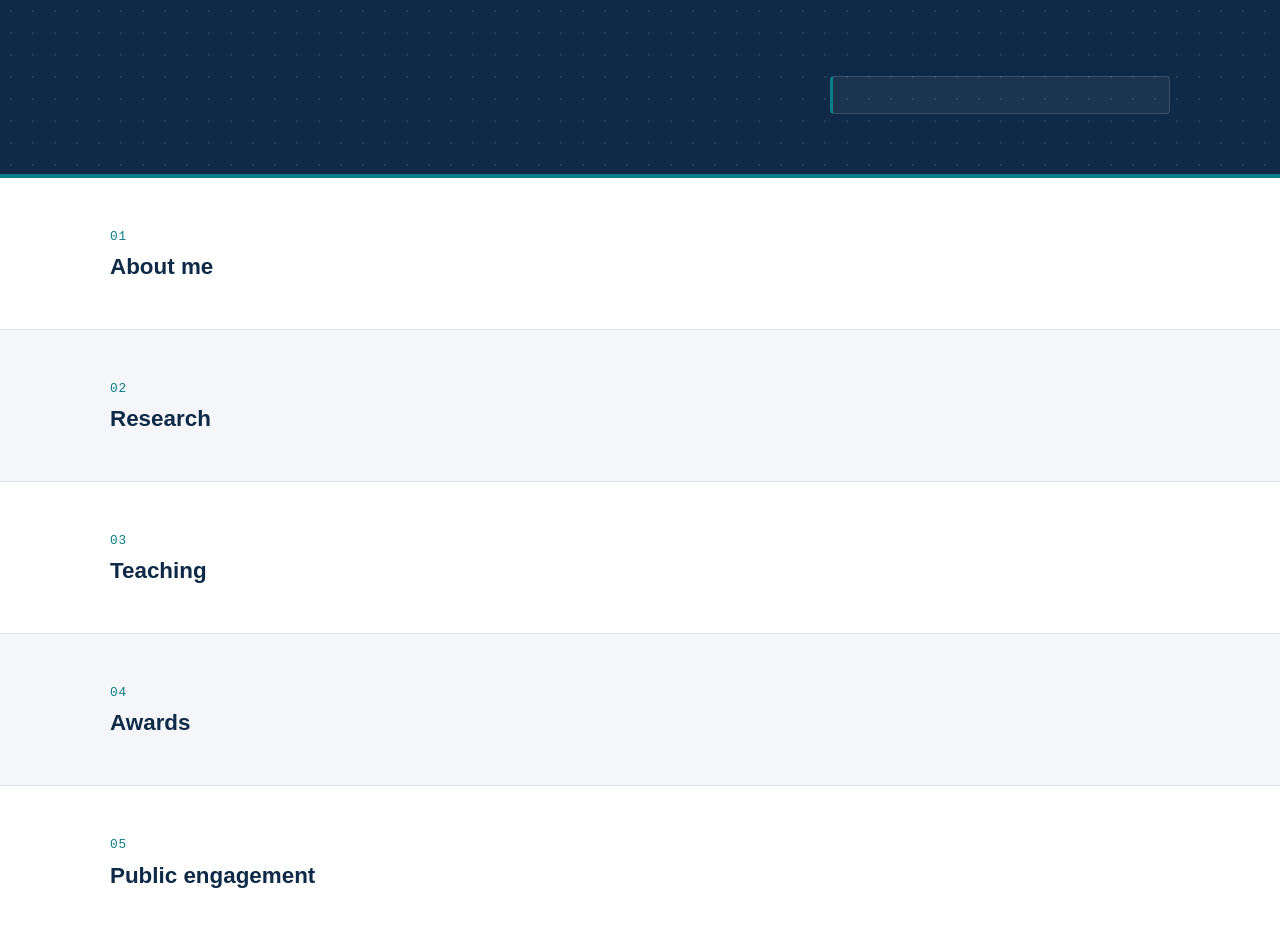
==== commit b12167c2: "Add files via upload" ====
--- a/index.html
+++ b/index.html
@@ -42,6 +42,12 @@
       <div class="sec-body"><div id="teachingBrief"></div></div>
     </div>
   </section>
+  <section class="block" id="awards">
+    <div class="wrap sec">
+      <div class="sec-label"><h2>Awards</h2></div>
+      <div class="sec-body"><div id="awardsBrief"></div></div>
+    </div>
+  </section>
   <section class="block" id="engagement">
     <div class="wrap sec">
       <div class="sec-label"><h2>Public engagement</h2></div>
